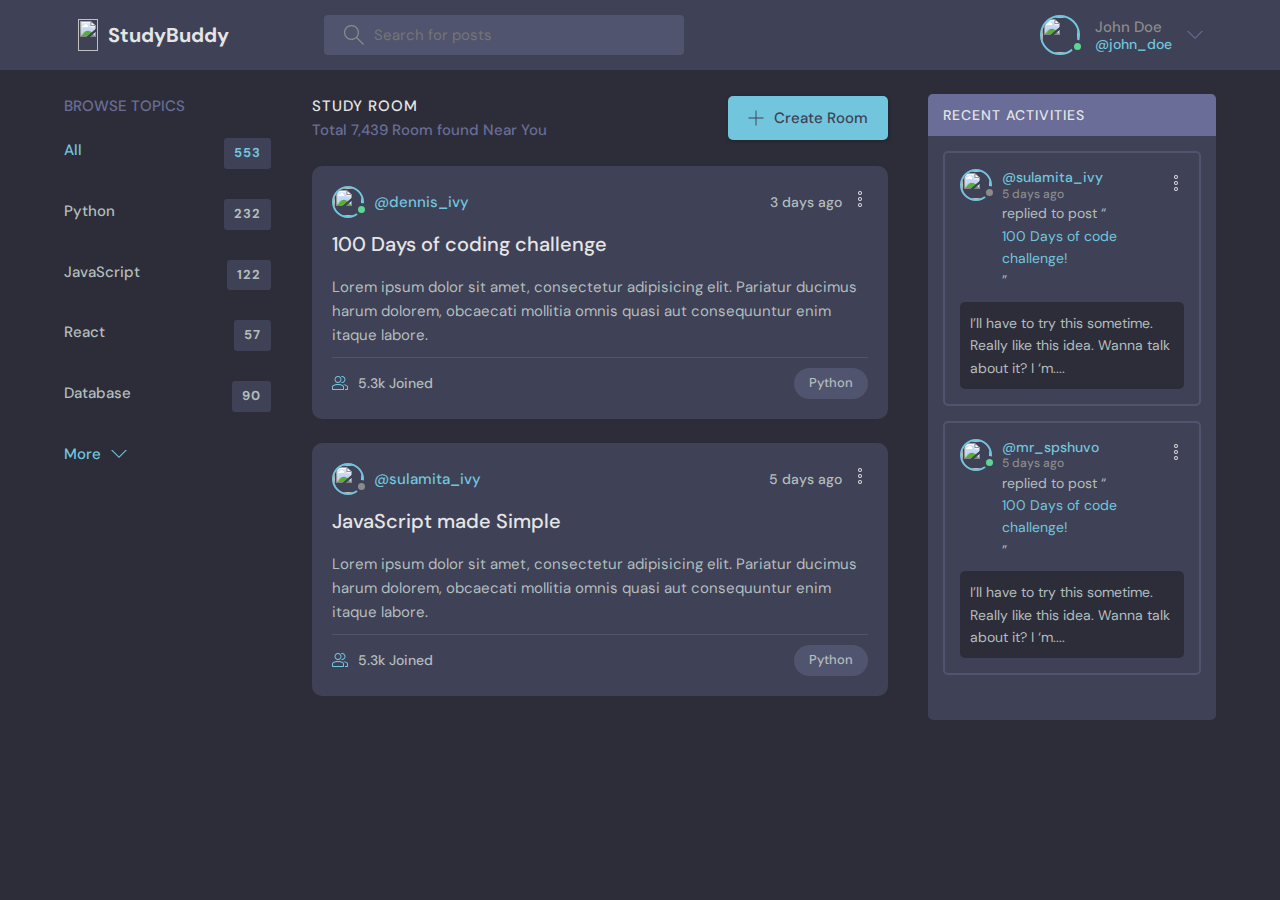
==== index.html @ 1ae336fa ":fire: add javascripts" ====
<!DOCTYPE html>
<html lang="en">
  <head>
    <meta charset="UTF-8" />
    <meta http-equiv="X-UA-Compatible" content="IE=edge" />
    <meta name="viewport" content="width=device-width, initial-scale=1.0" />
    <link rel="shortcut icon" href="assets/favicon.ico" type="image/x-icon" />
    <link rel="stylesheet" href="style.css" />
    <title>StudyBuddy - Find study partners around the world!</title>
  </head>
  <body>
    <header class="header header--loggedIn">
      <div class="container">
        <a href="/" class="header__logo">
          <img src="assets/logo.svg" />
          <h1>StudyBuddy</h1>
        </a>
        <form class="header__search">
          <label>
            <svg
              version="1.1"
              xmlns="http://www.w3.org/2000/svg"
              width="32"
              height="32"
              viewBox="0 0 32 32"
            >
              <title>search</title>
              <path
                d="M32 30.586l-10.845-10.845c1.771-2.092 2.845-4.791 2.845-7.741 0-6.617-5.383-12-12-12s-12 5.383-12 12c0 6.617 5.383 12 12 12 2.949 0 5.649-1.074 7.741-2.845l10.845 10.845 1.414-1.414zM12 22c-5.514 0-10-4.486-10-10s4.486-10 10-10c5.514 0 10 4.486 10 10s-4.486 10-10 10z"
              ></path>
            </svg>
            <input placeholder="Search for posts" />
          </label>
        </form>
        <nav class="header__menu">
          <!-- Not Logged In -->
          <!-- <a href="/login.html">
            <img src="./assets/avatar.svg" />
            <p>Account</p>
          </a> -->

          <!-- Logged In -->
          <a href="#">
            <div class="avatar avatar--medium active">
              <img src="https://randomuser.me/api/portraits/men/37.jpg" />
            </div>
            <p>John Doe <span>@john_doe</span></p>
            <svg
              version="1.1"
              xmlns="http://www.w3.org/2000/svg"
              width="32"
              height="32"
              viewBox="0 0 32 32"
            >
              <title>chevron-down</title>
              <path d="M16 21l-13-13h-3l16 16 16-16h-3l-13 13z"></path>
            </svg>
          </a>
        </nav>
      </div>
    </header>
    <main class="layout layout--3">
      <div class="container">
        <!-- Topics Start -->
        <div class="topics">
          <div class="topics__header">
            <h2>Browse Topics</h2>
          </div>
          <ul class="topics__list">
            <li>
              <a href="/" class="active">All <span>553</span></a>
            </li>
            <li>
              <a href="/">Python <span>232</span></a>
            </li>
            <li>
              <a href="/">JavaScript <span>122</span></a>
            </li>
            <li>
              <a href="/">React <span>57</span></a>
            </li>
            <li>
              <a href="/">Database <span>90</span></a>
            </li>
          </ul>
          <button class="btn btn--link" href="/">
            More
            <svg
              version="1.1"
              xmlns="http://www.w3.org/2000/svg"
              width="32"
              height="32"
              viewBox="0 0 32 32"
            >
              <title>chevron-down</title>
              <path d="M16 21l-13-13h-3l16 16 16-16h-3l-13 13z"></path>
            </svg>
          </button>
        </div>
        <!-- Topics End -->

        <!-- Room List Start -->
        <div class="roomList">
          <div class="roomList__header">
            <div>
              <h2>Study Room</h2>
              <p>Total 7,439 Room found Near You</p>
            </div>
            <a class="btn btn--main" href="create-room.html">
              <svg
                version="1.1"
                xmlns="http://www.w3.org/2000/svg"
                width="32"
                height="32"
                viewBox="0 0 32 32"
              >
                <title>add</title>
                <path
                  d="M16.943 0.943h-1.885v14.115h-14.115v1.885h14.115v14.115h1.885v-14.115h14.115v-1.885h-14.115v-14.115z"
                ></path>
              </svg>
              Create Room
            </a>
          </div>
          <div class="roomListRoom">
            <div class="roomListRoom__header">
              <a href="profile.html" class="roomListRoom__author">
                <div class="avatar avatar--small active">
                  <img src="https://randomuser.me/api/portraits/men/11.jpg" />
                </div>
                <span>@dennis_ivy</span>
              </a>
              <div class="roomListRoom__actions">
                <span>3 days ago</span>
                <button
                  class="action-button"
                  data-id="123"
                  data-delete-url="https://randomuser.me/api/3324923"
                  data-edit-url="profile.html"
                >
                  <svg
                    version="1.1"
                    xmlns="http://www.w3.org/2000/svg"
                    width="32"
                    height="32"
                    viewBox="0 0 32 32"
                  >
                    <title>ellipsis-horizontal</title>
                    <path
                      d="M16 7.843c-2.156 0-3.908-1.753-3.908-3.908s1.753-3.908 3.908-3.908c2.156 0 3.908 1.753 3.908 3.908s-1.753 3.908-3.908 3.908zM16 1.98c-1.077 0-1.954 0.877-1.954 1.954s0.877 1.954 1.954 1.954c1.077 0 1.954-0.877 1.954-1.954s-0.877-1.954-1.954-1.954z"
                    ></path>
                    <path
                      d="M16 19.908c-2.156 0-3.908-1.753-3.908-3.908s1.753-3.908 3.908-3.908c2.156 0 3.908 1.753 3.908 3.908s-1.753 3.908-3.908 3.908zM16 14.046c-1.077 0-1.954 0.877-1.954 1.954s0.877 1.954 1.954 1.954c1.077 0 1.954-0.877 1.954-1.954s-0.877-1.954-1.954-1.954z"
                    ></path>
                    <path
                      d="M16 31.974c-2.156 0-3.908-1.753-3.908-3.908s1.753-3.908 3.908-3.908c2.156 0 3.908 1.753 3.908 3.908s-1.753 3.908-3.908 3.908zM16 26.111c-1.077 0-1.954 0.877-1.954 1.954s0.877 1.954 1.954 1.954c1.077 0 1.954-0.877 1.954-1.954s-0.877-1.954-1.954-1.954z"
                    ></path>
                  </svg>
                </button>
              </div>
            </div>
            <div class="roomListRoom__content">
              <a href="room.html">100 Days of coding challenge</a>
              <p>
                Lorem ipsum dolor sit amet, consectetur adipisicing elit. Pariatur ducimus harum
                dolorem, obcaecati mollitia omnis quasi aut consequuntur enim itaque labore.
              </p>
            </div>
            <div class="roomListRoom__meta">
              <a class="roomListRoom__joined">
                <svg
                  version="1.1"
                  xmlns="http://www.w3.org/2000/svg"
                  width="32"
                  height="32"
                  viewBox="0 0 32 32"
                >
                  <title>user-group</title>
                  <path
                    d="M30.539 20.766c-2.69-1.547-5.75-2.427-8.92-2.662 0.649 0.291 1.303 0.575 1.918 0.928 0.715 0.412 1.288 1.005 1.71 1.694 1.507 0.419 2.956 1.003 4.298 1.774 0.281 0.162 0.456 0.487 0.456 0.85v4.65h-4v2h5c0.553 0 1-0.447 1-1v-5.65c0-1.077-0.56-2.067-1.461-2.584z"
                  ></path>
                  <path
                    d="M22.539 20.766c-6.295-3.619-14.783-3.619-21.078 0-0.901 0.519-1.461 1.508-1.461 2.584v5.65c0 0.553 0.447 1 1 1h22c0.553 0 1-0.447 1-1v-5.651c0-1.075-0.56-2.064-1.461-2.583zM22 28h-20v-4.65c0-0.362 0.175-0.688 0.457-0.85 5.691-3.271 13.394-3.271 19.086 0 0.282 0.162 0.457 0.487 0.457 0.849v4.651z"
                  ></path>
                  <path
                    d="M19.502 4.047c0.166-0.017 0.33-0.047 0.498-0.047 2.757 0 5 2.243 5 5s-2.243 5-5 5c-0.168 0-0.332-0.030-0.498-0.047-0.424 0.641-0.944 1.204-1.513 1.716 0.651 0.201 1.323 0.331 2.011 0.331 3.859 0 7-3.141 7-7s-3.141-7-7-7c-0.688 0-1.36 0.131-2.011 0.331 0.57 0.512 1.089 1.075 1.513 1.716z"
                  ></path>
                  <path
                    d="M12 16c3.859 0 7-3.141 7-7s-3.141-7-7-7c-3.859 0-7 3.141-7 7s3.141 7 7 7zM12 4c2.757 0 5 2.243 5 5s-2.243 5-5 5-5-2.243-5-5c0-2.757 2.243-5 5-5z"
                  ></path>
                </svg>
                5.3k Joined
              </a>
              <p class="roomListRoom__topic">Python</p>
            </div>
          </div>
          <div class="roomListRoom">
            <div class="roomListRoom__header">
              <a href="profile.html" class="roomListRoom__author">
                <div class="avatar avatar--small">
                  <img src="https://randomuser.me/api/portraits/women/11.jpg" />
                </div>
                <span>@sulamita_ivy</span>
              </a>
              <div class="roomListRoom__actions">
                <span>5 days ago</span>
                <button
                  class="action-button"
                  data-id="126"
                  data-delete-url="https://randomuser.me/api/3324923"
                  data-edit-url="profile.html"
                >
                  <svg
                    version="1.1"
                    xmlns="http://www.w3.org/2000/svg"
                    width="32"
                    height="32"
                    viewBox="0 0 32 32"
                  >
                    <title>ellipsis-horizontal</title>
                    <path
                      d="M16 7.843c-2.156 0-3.908-1.753-3.908-3.908s1.753-3.908 3.908-3.908c2.156 0 3.908 1.753 3.908 3.908s-1.753 3.908-3.908 3.908zM16 1.98c-1.077 0-1.954 0.877-1.954 1.954s0.877 1.954 1.954 1.954c1.077 0 1.954-0.877 1.954-1.954s-0.877-1.954-1.954-1.954z"
                    ></path>
                    <path
                      d="M16 19.908c-2.156 0-3.908-1.753-3.908-3.908s1.753-3.908 3.908-3.908c2.156 0 3.908 1.753 3.908 3.908s-1.753 3.908-3.908 3.908zM16 14.046c-1.077 0-1.954 0.877-1.954 1.954s0.877 1.954 1.954 1.954c1.077 0 1.954-0.877 1.954-1.954s-0.877-1.954-1.954-1.954z"
                    ></path>
                    <path
                      d="M16 31.974c-2.156 0-3.908-1.753-3.908-3.908s1.753-3.908 3.908-3.908c2.156 0 3.908 1.753 3.908 3.908s-1.753 3.908-3.908 3.908zM16 26.111c-1.077 0-1.954 0.877-1.954 1.954s0.877 1.954 1.954 1.954c1.077 0 1.954-0.877 1.954-1.954s-0.877-1.954-1.954-1.954z"
                    ></path>
                  </svg>
                </button>
              </div>
            </div>
            <div class="roomListRoom__content">
              <a href="room.html">JavaScript made Simple</a>
              <p>
                Lorem ipsum dolor sit amet, consectetur adipisicing elit. Pariatur ducimus harum
                dolorem, obcaecati mollitia omnis quasi aut consequuntur enim itaque labore.
              </p>
            </div>
            <div class="roomListRoom__meta">
              <a href="room.html" class="roomListRoom__joined">
                <svg
                  version="1.1"
                  xmlns="http://www.w3.org/2000/svg"
                  width="32"
                  height="32"
                  viewBox="0 0 32 32"
                >
                  <title>user-group</title>
                  <path
                    d="M30.539 20.766c-2.69-1.547-5.75-2.427-8.92-2.662 0.649 0.291 1.303 0.575 1.918 0.928 0.715 0.412 1.288 1.005 1.71 1.694 1.507 0.419 2.956 1.003 4.298 1.774 0.281 0.162 0.456 0.487 0.456 0.85v4.65h-4v2h5c0.553 0 1-0.447 1-1v-5.65c0-1.077-0.56-2.067-1.461-2.584z"
                  ></path>
                  <path
                    d="M22.539 20.766c-6.295-3.619-14.783-3.619-21.078 0-0.901 0.519-1.461 1.508-1.461 2.584v5.65c0 0.553 0.447 1 1 1h22c0.553 0 1-0.447 1-1v-5.651c0-1.075-0.56-2.064-1.461-2.583zM22 28h-20v-4.65c0-0.362 0.175-0.688 0.457-0.85 5.691-3.271 13.394-3.271 19.086 0 0.282 0.162 0.457 0.487 0.457 0.849v4.651z"
                  ></path>
                  <path
                    d="M19.502 4.047c0.166-0.017 0.33-0.047 0.498-0.047 2.757 0 5 2.243 5 5s-2.243 5-5 5c-0.168 0-0.332-0.030-0.498-0.047-0.424 0.641-0.944 1.204-1.513 1.716 0.651 0.201 1.323 0.331 2.011 0.331 3.859 0 7-3.141 7-7s-3.141-7-7-7c-0.688 0-1.36 0.131-2.011 0.331 0.57 0.512 1.089 1.075 1.513 1.716z"
                  ></path>
                  <path
                    d="M12 16c3.859 0 7-3.141 7-7s-3.141-7-7-7c-3.859 0-7 3.141-7 7s3.141 7 7 7zM12 4c2.757 0 5 2.243 5 5s-2.243 5-5 5-5-2.243-5-5c0-2.757 2.243-5 5-5z"
                  ></path>
                </svg>
                5.3k Joined
              </a>
              <p class="roomListRoom__topic">Python</p>
            </div>
          </div>
        </div>
        <!-- Room List End -->

        <!-- Activities Start -->
        <div class="activities">
          <div class="activities__header">
            <h2>Recent Activities</h2>
          </div>
          <div class="activities__box">
            <div class="activities__boxHeader roomListRoom__header">
              <a href="profile.html" class="roomListRoom__author">
                <div class="avatar avatar--small">
                  <img src="https://randomuser.me/api/portraits/women/11.jpg" />
                </div>
                <p>
                  @sulamita_ivy
                  <span>5 days ago</span>
                </p>
              </a>
              <div class="roomListRoom__actions">
                <button
                  class="action-button"
                  data-id="129"
                  data-delete-url="https://randomuser.me/api/3324923"
                  data-edit-url="profile.html"
                >
                  <svg
                    version="1.1"
                    xmlns="http://www.w3.org/2000/svg"
                    width="32"
                    height="32"
                    viewBox="0 0 32 32"
                  >
                    <title>ellipsis-horizontal</title>
                    <path
                      d="M16 7.843c-2.156 0-3.908-1.753-3.908-3.908s1.753-3.908 3.908-3.908c2.156 0 3.908 1.753 3.908 3.908s-1.753 3.908-3.908 3.908zM16 1.98c-1.077 0-1.954 0.877-1.954 1.954s0.877 1.954 1.954 1.954c1.077 0 1.954-0.877 1.954-1.954s-0.877-1.954-1.954-1.954z"
                    ></path>
                    <path
                      d="M16 19.908c-2.156 0-3.908-1.753-3.908-3.908s1.753-3.908 3.908-3.908c2.156 0 3.908 1.753 3.908 3.908s-1.753 3.908-3.908 3.908zM16 14.046c-1.077 0-1.954 0.877-1.954 1.954s0.877 1.954 1.954 1.954c1.077 0 1.954-0.877 1.954-1.954s-0.877-1.954-1.954-1.954z"
                    ></path>
                    <path
                      d="M16 31.974c-2.156 0-3.908-1.753-3.908-3.908s1.753-3.908 3.908-3.908c2.156 0 3.908 1.753 3.908 3.908s-1.753 3.908-3.908 3.908zM16 26.111c-1.077 0-1.954 0.877-1.954 1.954s0.877 1.954 1.954 1.954c1.077 0 1.954-0.877 1.954-1.954s-0.877-1.954-1.954-1.954z"
                    ></path>
                  </svg>
                </button>
              </div>
            </div>
            <div class="activities__boxContent">
              <p>replied to post “<a href="room.html">100 Days of code challenge!</a>”</p>
              <div class="activities__boxRoomContent">
                I’ll have to try this sometime. Really like this idea. Wanna talk about it? I ‘m....
              </div>
            </div>
          </div>

          <div class="activities__box">
            <div class="activities__boxHeader roomListRoom__header">
              <a href="profile.html" class="roomListRoom__author">
                <div class="avatar avatar--small active">
                  <img src="https://randomuser.me/api/portraits/men/13.jpg" />
                </div>
                <p>
                  @mr_spshuvo
                  <span>5 days ago</span>
                </p>
              </a>
              <div class="roomListRoom__actions">
                <button
                  class="action-button"
                  data-id="120"
                  data-delete-url="https://randomuser.me/api/3324923"
                  data-edit-url="profile.html"
                >
                  <svg
                    version="1.1"
                    xmlns="http://www.w3.org/2000/svg"
                    width="32"
                    height="32"
                    viewBox="0 0 32 32"
                  >
                    <title>ellipsis-horizontal</title>
                    <path
                      d="M16 7.843c-2.156 0-3.908-1.753-3.908-3.908s1.753-3.908 3.908-3.908c2.156 0 3.908 1.753 3.908 3.908s-1.753 3.908-3.908 3.908zM16 1.98c-1.077 0-1.954 0.877-1.954 1.954s0.877 1.954 1.954 1.954c1.077 0 1.954-0.877 1.954-1.954s-0.877-1.954-1.954-1.954z"
                    ></path>
                    <path
                      d="M16 19.908c-2.156 0-3.908-1.753-3.908-3.908s1.753-3.908 3.908-3.908c2.156 0 3.908 1.753 3.908 3.908s-1.753 3.908-3.908 3.908zM16 14.046c-1.077 0-1.954 0.877-1.954 1.954s0.877 1.954 1.954 1.954c1.077 0 1.954-0.877 1.954-1.954s-0.877-1.954-1.954-1.954z"
                    ></path>
                    <path
                      d="M16 31.974c-2.156 0-3.908-1.753-3.908-3.908s1.753-3.908 3.908-3.908c2.156 0 3.908 1.753 3.908 3.908s-1.753 3.908-3.908 3.908zM16 26.111c-1.077 0-1.954 0.877-1.954 1.954s0.877 1.954 1.954 1.954c1.077 0 1.954-0.877 1.954-1.954s-0.877-1.954-1.954-1.954z"
                    ></path>
                  </svg>
                </button>
              </div>
            </div>
            <div class="activities__boxContent">
              <p>replied to post “<a href="room.html">100 Days of code challenge!</a>”</p>
              <div class="activities__boxRoomContent">
                I’ll have to try this sometime. Really like this idea. Wanna talk about it? I ‘m....
              </div>
            </div>
          </div>
        </div>
        <!-- Activities End -->
      </div>
    </main>
    <script src="script.js"></script>
  </body>
</html>
---- style.css ----
@import url('https://fonts.googleapis.com/css2?family=DM+Sans:wght@400;500;700&display=swap');

:root {
  --color-main: #71c6dd;
  --color-main-light: #e1f6fb;
  --color-dark: #3f4156;
  --color-dark-medium: #51546e;
  --color-dark-light: #696d97;
  --color-light: #e5e5e5;
  --color-gray: #8b8b8b;
  --color-light-gray: #b2bdbd;
  --color-bg: #2d2d39;
  --color-success: #5dd693;
  --color-error: #fc4b0b;
}

/*========== base styles ==========*/

* {
  font-family: 'DM Sans', -apple-system, BlinkMacSystemFont, 'Segoe UI', Roboto, Oxygen, Ubuntu,
    Cantarell, 'Open Sans', 'Helvetica Neue', sans-serif;
  margin: 0;
  padding: 0;
  box-sizing: border-box;
  text-rendering: optimizeLegibility;
  /* color: inherit; */
  font-size: inherit;
}

html {
  font-size: 56.25%;
}

@media only screen and (min-width: 1200px) {
  html {
    font-size: 62.5%;
  }
}

@media only screen and (min-width: 2100px) {
  html {
    font-size: 75%;
  }
}

body {
  line-height: 1.6;
  font-weight: 400;
  font-size: 1.5rem;
  color: var(--color-light-gray);
  background-color: var(--color-bg);
  min-height: 100vh;
}

img {
  width: 100%;
}

a {
  display: inline-block;
  color: var(--color-main);
  text-decoration: none;
}

/*========== components ==========*/
.container {
  max-width: 120rem;
  width: 90%;
  margin: auto;
}

.btn {
  background-color: transparent;
  border: none;
  display: inline-flex;
  align-items: center;
  gap: 1rem;
  cursor: pointer;
  transition: all ease-in-out 0.3s;
  padding: 1rem 2rem;
  border-radius: 5px;
  box-shadow: 1px 1px 3px 1px rgba(0, 0, 0, 0.15);
  font-weight: 500;
}

.btn--link {
  border-radius: 0;
  padding: 0;
  color: var(--color-main);
  box-shadow: none;
}

.btn--link:hover {
  text-decoration: underline;
}

.btn--main {
  background-color: var(--color-main);
  color: var(--color-dark);
}

.btn:hover {
  opacity: 0.9;
}

.btn--dark {
  background-color: var(--color-dark-light);
  color: var(--color-light);
}

.btn > svg {
  fill: currentColor;
  width: 1.6rem;
  height: 1.6rem;
}

.btn--pill {
  border-radius: 10rem;
  font-size: 1.3rem;
  font-weight: 700;
  padding: 5px 2rem;
}

.action-button {
  background: transparent;
  border: none;
  outline: none;
  cursor: pointer;
}

.avatar {
  position: relative;
  display: inline-block;
  border-radius: 50%;
  border: 2px solid var(--color-main);
}

.avatar img {
  display: block;
  border-radius: 50%;
  object-fit: cover;
  object-position: center;
}

.avatar::after {
  content: '';
  display: block;
  position: absolute;
  background-color: var(--color-gray);
  z-index: 111;
  border-radius: 50%;
  border: 0.3rem solid var(--color-dark);
}

.avatar.active::after {
  background-color: var(--color-success);
}

.avatar.avatar--small img {
  width: 2.8rem;
  height: 2.8rem;
}

.avatar.avatar--small:after {
  width: 0.7rem;
  height: 0.7rem;
  bottom: 0px;
  right: -6px;
}

.avatar.avatar--medium img {
  width: 3.6rem;
  height: 3.6rem;
  border-radius: 50%;
}

.avatar.avatar--medium:after {
  width: 0.7rem;
  height: 0.7rem;
  bottom: 0px;
  right: -6px;
}

.avatar.avatar--large img {
  display: block;
  width: 8rem;
  height: 8rem;
  border-radius: 50%;
}

.avatar.avatar--large:after {
  width: 1rem;
  height: 1rem;
  bottom: 2px;
  right: 3.5px;
}

.scroll::-webkit-scrollbar {
  width: 0.6rem;
  background-color: rgb(41, 41, 46);
}

.scroll::-webkit-scrollbar-thumb {
  border-radius: 1rem;
  background-color: var(--color-gray);
}

.popup {
  z-index: 111;
  border: 1px solid rgba(0, 0, 0, 0.15);
  position: absolute;
  top: 3rem;
  right: 0.5rem;
  background: var(--color-dark-light);
  border-radius: 5px;
  box-shadow: 1px 1px 3px 1px rgba(0, 0, 0, 0.15);
  overflow: hidden;
}

.popup > * {
  padding: 1.2rem 4rem;
  display: block;
  color: var(--color-light);
  font-weight: 500;
  font-size: 1.4rem;
}

.popup > *:hover {
  background-color: var(--color-dark-medium);
}

.popup a {
  border-bottom: 1px solid var(--color-gray);
}

.popup button {
  cursor: pointer;
  background: transparent;
  border: none;
  color: var(--color-light);
}

/*==============================
=>  Header Section
================================*/

.header {
  padding: 1.5rem;
  background-color: var(--color-dark);
}

.header > .container {
  display: flex;
  gap: 9.5rem;
}

.header__logo {
  display: flex;
  gap: 1rem;
  align-items: center;
}

.header__logo > img {
  height: 3.2rem;
}

.header__logo > h1 {
  font-weight: 700;
  font-size: 2rem;
  color: var(--color-light);
}

.header__search > label {
  background-color: var(--color-dark-medium);
  padding: 1rem;
  display: flex;
  align-items: center;
  gap: 1rem;
  border-radius: 4px;
}

.header__search svg {
  fill: var(--color-gray);
  width: 2rem;
  height: 2rem;
  margin-left: 1rem;
}

.header__search input {
  width: 30rem;
  background: transparent;
  border: none;
  outline: none;
  color: var(--color-light);
}

.header__menu {
  margin-left: auto;
}

.header__menu a {
  display: flex;
  gap: 1.5rem;
  align-items: center;
  font-weight: 500;
  text-decoration: none;
  color: var(--color-gray);
}

.header__menu img {
  height: 3.6rem;
}

.header__menu p {
  line-height: 1.2;
}

.header__menu span {
  color: var(--color-main);
  font-weight: 500;
  font-size: 1.4rem;
  display: block;
}

.header__menu svg {
  width: 1.6rem;
  height: 1.6rem;
  fill: var(--color-dark-light);
}

/*==============================
=>  Layout
================================*/

.layout {
  margin-top: 2.4rem;
}

.layout > .container {
  display: flex;
  justify-content: space-between;
}

.layout--3 > .container > div:first-child {
  flex-basis: 18%;
  max-width: 22.5rem;
}

.layout--3 > .container > div:nth-child(2) {
  flex-basis: 50%;
}

.layout--3 > .container > div:last-child {
  flex-basis: 25%;
}

.layout--2 > .container > div:first-child {
  flex-basis: 72%;
}

.layout--2 > .container > div:last-child {
  flex-basis: 25%;
}
/*========== Layout Box ==========*/

.layout__box {
  width: 90%;
  max-width: 48rem;
  min-height: 40rem;
  position: absolute;
  top: 50%;
  left: 50%;
  transform: translate(-50%, -46%);
  background-color: var(--color-dark);
  border-radius: 1rem;
  box-shadow: 1px 1px 6px 3px rgba(0, 0, 0, 0.1);
  overflow: hidden;
}

.layout__boxHeader {
  display: flex;
  padding: 1.5rem;
  background-color: var(--color-dark-light);
}

.layout__boxTitle {
  display: flex;
  gap: 1.5rem;
  align-items: center;
}

.layout__boxTitle h3 {
  text-transform: uppercase;
  font-weight: 500;
  color: var(--color-light);
}

.layout__boxTitle svg {
  width: 1.6rem;
  height: 1.6rem;
  fill: var(--color-main);
}

.layout__body {
  margin: 3rem;
}

/*==============================
=>  Topics
================================*/

.form__group {
  margin-bottom: 2rem;
}

.form__group label {
  display: block;
  font-size: 1.5rem;
  margin-bottom: 1rem;
}

.form__group input,
.form__group textarea {
  background: transparent;
  border: 1px solid var(--color-dark-light);
  padding: 1rem;
  border-radius: 3px;
  width: 100%;
  color: var(--color-light);
  font-weight: 500;
  outline: none;
}

.form__group input:focus,
.form__group textarea:focus {
  border-color: var(--color-main);
}

.form__group textarea {
  background: transparent;
  height: 10rem;
  resize: none;
}

.form__action {
  display: flex;
  justify-content: flex-end;
  gap: 3rem;
}

.form__hide {
  position: absolute;
  left: -9999px;
}

.form__avatar label {
  text-align: center;
  font-size: 1.8rem;
  font-weight: 500;
  color: var(--color-main);
  cursor: pointer;
}

.form__avatar label:hover {
  text-decoration: underline;
}

/*==============================
=>  Topics
================================*/

.topics__header {
  margin-bottom: 2rem;
}

.topics__header h2 {
  text-transform: uppercase;
  font-weight: 500;
  color: var(--color-dark-light);
}

.topics__list {
  list-style: none;
}

.topics__list li a {
  display: flex;
  justify-content: space-between;
  margin-bottom: 3rem;
  font-weight: 500;
  color: var(--color-light-gray);
  transition: all 0.3s ease-in-out;
}

.topics__list li a.active,
.topics__list li a:hover {
  color: var(--color-main);
}

.topics__list li a span {
  padding: 0.5rem 1rem;
  background-color: var(--color-dark);
  border-radius: 3px;
  font-size: 1.3rem;
  font-weight: 700;
  letter-spacing: 1px;
}

/*==============================
=>  Room List
================================*/

.roomList__header {
  display: flex;
  justify-content: space-between;
  align-items: center;
  margin-bottom: 2.4rem;
}

.roomList__header h2 {
  text-transform: uppercase;
  font-weight: 500;
  color: var(--color-light);
  letter-spacing: 1px;
}

.roomList__header p {
  font-weight: 500;
  color: var(--color-dark-light);
}

/*========== Room List Room ==========*/

.roomListRoom {
  margin-bottom: 2.4rem;
  background-color: var(--color-dark);
  border-radius: 1rem;
  padding: 2rem;
}

.roomListRoom__header {
  display: flex;
  justify-content: space-between;
  align-items: center;
}

.roomListRoom__author {
  font-weight: 500;
  display: flex;
  align-items: center;
  gap: 1rem;
}

.roomListRoom__actions {
  display: flex;
  align-items: flex-start;
  gap: 1rem;
  position: relative;
}

.roomListRoom__actions span {
  font-size: 1.4rem;
  font-weight: 500;
}

.roomListRoom__actions svg {
  fill: var(--color-light);

  width: 1.6rem;
  height: 1.6rem;
}

.roomListRoom__content {
  margin: 1rem 0;
}

.roomListRoom__content a {
  font-size: 2rem;
  font-weight: 500;
  margin-bottom: 1.5rem;
  color: var(--color-light);
  transition: all 0.3s ease-in-out;
}

.roomListRoom__content a:hover {
  color: var(--color-main);
}

.roomListRoom__meta {
  border-top: 1px solid var(--color-dark-medium);
  padding-top: 1rem;
  display: flex;
  align-items: center;
  justify-content: space-between;
}

.roomListRoom__joined {
  color: var(--color-light-gray);
  display: flex;
  align-items: center;
  gap: 1rem;
  font-size: 1.4rem;
  font-weight: 500;
}

.roomListRoom__joined svg {
  fill: var(--color-main);
  width: 1.6rem;
  height: 1.6rem;
}

.roomListRoom__topic {
  padding: 5px 1.5rem;
  background-color: var(--color-dark-medium);
  border-radius: 5rem;
  font-weight: 500;
  font-size: 1.3rem;
}

/*==============================
=>  Activities
================================*/

.activities {
  background: var(--color-dark);
  border-radius: 5px;
  overflow: hidden;
}

.activities__header h2 {
  background-color: var(--color-dark-light);
  text-transform: uppercase;
  font-weight: 500;
  padding: 1rem 1.5rem;
  color: var(--color-light);
  letter-spacing: 1px;
  font-size: 1.4rem;
}

.activities__box {
  margin: 1.5rem;
  padding: 1.5rem;
  border: 2px solid var(--color-dark-medium);
  border-radius: 5px;
}

.activities__boxHeader p {
  font-size: 1.4rem;
  line-height: 1.3;
}

.activities__boxHeader p span {
  color: var(--color-gray);
  font-size: 1.2rem;
  display: block;
}

.activities__boxContent {
  margin-left: 4.2rem;
}

.activities__boxContent {
  font-size: 1.4rem;
}

.activities__boxContent a:hover {
  text-decoration: underline;
}

.activities__boxRoomContent {
  background: var(--color-bg);
  padding: 1rem;
  border-radius: 5px;
  margin-top: 1rem;
  margin-left: -4.2rem;
}

/*==============================
=>  Create Room
================================*/

.create-room.layout .layout__box {
  max-width: 68rem;
}

/*==============================
=>  Auth
================================*/

.auth__tagline {
  text-align: center;
  margin-bottom: 3rem;
  color: var(--color-main);
  font-weight: 500;
  font-size: 1.8rem;
}
.auth .layout__boxHeader {
  text-align: center;
  justify-content: center;
}

.auth__action {
  margin-top: 3rem;
  text-align: center;
}

/*==============================
=>  Settings
================================*/

.settings__avatar {
  margin-bottom: 3rem;
  text-align: center;
  margin: 0 auto;
  display: flex;
  justify-content: center;
}

.settings__avatar .avatar {
  margin: 1rem;
}

/*==============================
=>  Profile
================================*/
.profile {
  margin-bottom: 3rem;
}

.profile__avatar {
  text-align: center;
}

.profile__info {
  text-align: center;
}

.profile__info h3 {
  font-size: 2rem;
  color: var(--color-light);
  font-weight: 400;
}

.profile__info p {
  color: var(--color-main);
  font-weight: 500;
  margin-bottom: 1rem;
}

.profile__about {
  margin-top: 2rem;
}

.profile__about h3 {
  text-transform: uppercase;
  color: var(--color-dark-light);
  margin-bottom: 0.5rem;
}

.profile-page .roomList__header {
  margin-bottom: 1.5rem;
}

.profile-page .roomList__header h2 {
  color: var(--color-dark-light);
}

/*==============================
=>  Room
================================*/

.room,
.participants {
  background: var(--color-dark);
  min-height: 87.5vh;
  border-radius: 0.7rem;
  overflow: hidden;
}

.room__top,
.participants__top {
  background: var(--color-dark-light);
  display: flex;
  justify-content: space-between;
  align-items: center;
  padding: 1rem 2rem;
  position: relative;
}

.room__top svg,
.thread__top svg {
  width: 1.6rem;
  height: 1.6rem;
  fill: var(--color-light);
  cursor: pointer;
}

.room__topLeft {
  display: flex;
  align-items: flex-end;
  gap: 1rem;
}

.room__topLeft h3,
.participants__top {
  text-transform: uppercase;
  font-weight: 500;
  color: var(--color-light);
}

.room__topLeft svg {
  fill: var(--color-main);
}

.room__box {
  padding: 1rem 2rem;
  position: relative;
  height: 100%;
}

.room__header {
  max-height: 42rem;
  overflow-y: auto;
}

.room__info {
  display: flex;
  justify-content: space-between;
}

.room__info h3 {
  font-size: 2.4rem;
  font-weight: 500;
  color: var(--color-main);
}

.room__hosted p {
  text-transform: uppercase;
  color: var(--color-gray);
  font-size: 1.2rem;
  font-weight: 700;
  line-height: 2;
}

.room__author {
  display: flex;
  gap: 1rem;
  align-items: center;
  margin-bottom: 1rem;
  transition: all 0.3s ease-in-out;
}

.room__author:hover {
  text-decoration: underline;
}

.room__topics {
  padding: 0.5rem 1.5rem;
  background: var(--color-dark-light);
  color: var(--color-light);
  display: inline-block;
  font-size: 1.4rem;
  border-radius: 1.5rem;
  margin: 1rem 0;
}

.room__conversation {
  margin-top: 1rem;
  margin-bottom: 2rem;
  background: var(--color-bg);
  border-radius: 0.7rem;
  padding: 2rem;
  max-height: 43rem;
  overflow-y: auto;
}

.room__conversation h3 {
  text-transform: uppercase;
  font-weight: 500;
  color: var(--color-gray);
}

.thread {
  border-left: 2px solid var(--color-dark);
  padding-left: 1rem;
  margin: 2rem 0;
}

.thread__top {
  display: flex;
  align-items: center;
  justify-content: space-between;
}

.thread__top svg {
  fill: var(--color-dark-light);
}

.thread__author {
  display: flex;
  align-items: center;
  gap: 1.5rem;
  font-size: 1.4rem;
}

.thread__authorInfo {
  display: flex;
  align-items: center;
  gap: 1rem;
}

.thread__details {
  font-size: 1.4rem;
  margin-top: 0.5rem;
}

/* .room__message {
  height: 10rem;
} */
.room__message > form {
  position: absolute;
  width: 100%;
}

.room__message > form > textarea {
  resize: none;
  background-color: var(--color-dark-light);
  color: var(--color-light);
  border: none;
  outline: none;
  border-radius: 0.7rem;
  height: 5rem;
  width: calc(100% - 4rem);
  padding: 1.5rem;
  font-size: 1.4rem;
  font-weight: 500;
}

.room__message > form > textarea::placeholder {
  color: var(--color-light-gray);
}

.participants__top span {
  color: var(--color-main);
  font-size: 1.3rem;
  text-transform: none;
}

.participants__top {
  justify-content: flex-start;
  gap: 0.5rem;
}

.participants__list {
  padding: 2rem;
  height: 82.5vh;
  overflow-y: scroll;
  padding-bottom: 0;
}

.participant {
  display: flex;
  align-items: center;
  gap: 1.5rem;
  margin-bottom: 2rem;
}

.participant p {
  color: var(--color-light-gray);
  line-height: 1.2;
}

.participant span {
  display: block;
  font-weight: 500;
  color: var(--color-main);
  font-weight: 1.4rem;
}
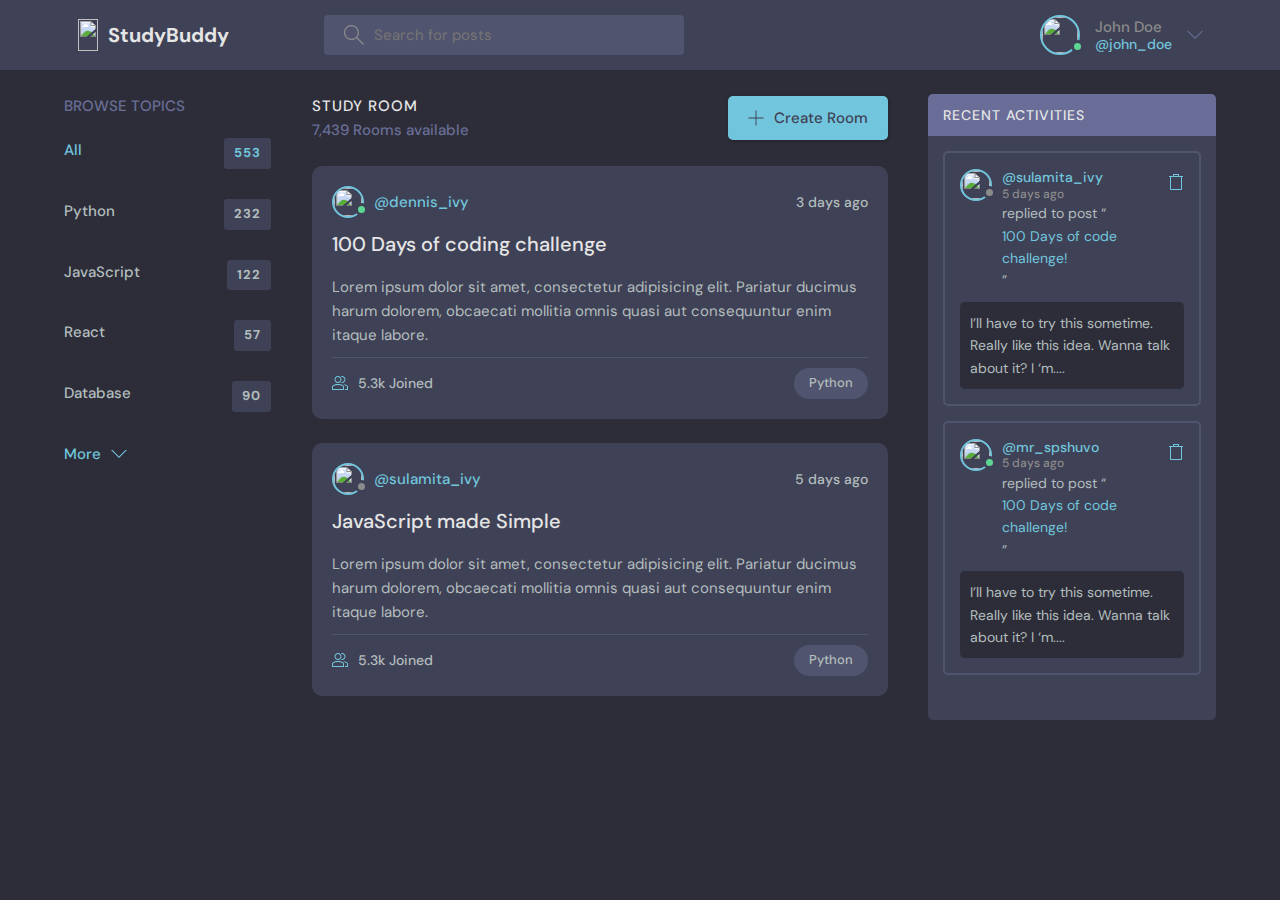
==== commit 32628131: "Edit icons removed or deleted" ====
--- a/index.html
+++ b/index.html
@@ -1,376 +1,262 @@
 <!DOCTYPE html>
 <html lang="en">
-  <head>
-    <meta charset="UTF-8" />
-    <meta http-equiv="X-UA-Compatible" content="IE=edge" />
-    <meta name="viewport" content="width=device-width, initial-scale=1.0" />
-    <link rel="shortcut icon" href="assets/favicon.ico" type="image/x-icon" />
-    <link rel="stylesheet" href="style.css" />
-    <title>StudyBuddy - Find study partners around the world!</title>
-  </head>
-  <body>
-    <header class="header header--loggedIn">
-      <div class="container">
-        <a href="/" class="header__logo">
-          <img src="assets/logo.svg" />
-          <h1>StudyBuddy</h1>
-        </a>
-        <form class="header__search">
-          <label>
-            <svg
-              version="1.1"
-              xmlns="http://www.w3.org/2000/svg"
-              width="32"
-              height="32"
-              viewBox="0 0 32 32"
-            >
-              <title>search</title>
-              <path
-                d="M32 30.586l-10.845-10.845c1.771-2.092 2.845-4.791 2.845-7.741 0-6.617-5.383-12-12-12s-12 5.383-12 12c0 6.617 5.383 12 12 12 2.949 0 5.649-1.074 7.741-2.845l10.845 10.845 1.414-1.414zM12 22c-5.514 0-10-4.486-10-10s4.486-10 10-10c5.514 0 10 4.486 10 10s-4.486 10-10 10z"
-              ></path>
-            </svg>
-            <input placeholder="Search for posts" />
-          </label>
-        </form>
-        <nav class="header__menu">
-          <!-- Not Logged In -->
-          <!-- <a href="/login.html">
+
+<head>
+  <meta charset="UTF-8" />
+  <meta http-equiv="X-UA-Compatible" content="IE=edge" />
+  <meta name="viewport" content="width=device-width, initial-scale=1.0" />
+  <link rel="shortcut icon" href="assets/favicon.ico" type="image/x-icon" />
+  <link rel="stylesheet" href="style.css" />
+  <title>StudyBuddy - Find study partners around the world!</title>
+</head>
+
+<body>
+  <header class="header header--loggedIn">
+    <div class="container">
+      <a href="/" class="header__logo">
+        <img src="assets/logo.svg" />
+        <h1>StudyBuddy</h1>
+      </a>
+      <form class="header__search">
+        <label>
+          <svg version="1.1" xmlns="http://www.w3.org/2000/svg" width="32" height="32" viewBox="0 0 32 32">
+            <title>search</title>
+            <path
+              d="M32 30.586l-10.845-10.845c1.771-2.092 2.845-4.791 2.845-7.741 0-6.617-5.383-12-12-12s-12 5.383-12 12c0 6.617 5.383 12 12 12 2.949 0 5.649-1.074 7.741-2.845l10.845 10.845 1.414-1.414zM12 22c-5.514 0-10-4.486-10-10s4.486-10 10-10c5.514 0 10 4.486 10 10s-4.486 10-10 10z">
+            </path>
+          </svg>
+          <input placeholder="Search for posts" />
+        </label>
+      </form>
+      <nav class="header__menu">
+        <!-- Not Logged In -->
+        <!-- <a href="/login.html">
             <img src="./assets/avatar.svg" />
             <p>Account</p>
           </a> -->
 
-          <!-- Logged In -->
-          <a href="#">
-            <div class="avatar avatar--medium active">
-              <img src="https://randomuser.me/api/portraits/men/37.jpg" />
-            </div>
-            <p>John Doe <span>@john_doe</span></p>
-            <svg
-              version="1.1"
-              xmlns="http://www.w3.org/2000/svg"
-              width="32"
-              height="32"
-              viewBox="0 0 32 32"
-            >
-              <title>chevron-down</title>
-              <path d="M16 21l-13-13h-3l16 16 16-16h-3l-13 13z"></path>
+        <!-- Logged In -->
+        <a href="#">
+          <div class="avatar avatar--medium active">
+            <img src="https://randomuser.me/api/portraits/men/37.jpg" />
+          </div>
+          <p>John Doe <span>@john_doe</span></p>
+          <svg version="1.1" xmlns="http://www.w3.org/2000/svg" width="32" height="32" viewBox="0 0 32 32">
+            <title>chevron-down</title>
+            <path d="M16 21l-13-13h-3l16 16 16-16h-3l-13 13z"></path>
+          </svg>
+        </a>
+      </nav>
+    </div>
+  </header>
+  <main class="layout layout--3">
+    <div class="container">
+      <!-- Topics Start -->
+      <div class="topics">
+        <div class="topics__header">
+          <h2>Browse Topics</h2>
+        </div>
+        <ul class="topics__list">
+          <li>
+            <a href="/" class="active">All <span>553</span></a>
+          </li>
+          <li>
+            <a href="/">Python <span>232</span></a>
+          </li>
+          <li>
+            <a href="/">JavaScript <span>122</span></a>
+          </li>
+          <li>
+            <a href="/">React <span>57</span></a>
+          </li>
+          <li>
+            <a href="/">Database <span>90</span></a>
+          </li>
+        </ul>
+        <button class="btn btn--link" href="/">
+          More
+          <svg version="1.1" xmlns="http://www.w3.org/2000/svg" width="32" height="32" viewBox="0 0 32 32">
+            <title>chevron-down</title>
+            <path d="M16 21l-13-13h-3l16 16 16-16h-3l-13 13z"></path>
+          </svg>
+        </button>
+      </div>
+      <!-- Topics End -->
+
+      <!-- Room List Start -->
+      <div class="roomList">
+        <div class="roomList__header">
+          <div>
+            <h2>Study Room</h2>
+            <p>7,439 Rooms available</p>
+          </div>
+          <a class="btn btn--main" href="create-room.html">
+            <svg version="1.1" xmlns="http://www.w3.org/2000/svg" width="32" height="32" viewBox="0 0 32 32">
+              <title>add</title>
+              <path
+                d="M16.943 0.943h-1.885v14.115h-14.115v1.885h14.115v14.115h1.885v-14.115h14.115v-1.885h-14.115v-14.115z">
+              </path>
             </svg>
+            Create Room
           </a>
-        </nav>
+        </div>
+        <div class="roomListRoom">
+          <div class="roomListRoom__header">
+            <a href="profile.html" class="roomListRoom__author">
+              <div class="avatar avatar--small active">
+                <img src="https://randomuser.me/api/portraits/men/11.jpg" />
+              </div>
+              <span>@dennis_ivy</span>
+            </a>
+            <div class="roomListRoom__actions">
+              <span>3 days ago</span>
+
+
+            </div>
+          </div>
+          <div class="roomListRoom__content">
+            <a href="room.html">100 Days of coding challenge</a>
+            <p>
+              Lorem ipsum dolor sit amet, consectetur adipisicing elit. Pariatur ducimus harum
+              dolorem, obcaecati mollitia omnis quasi aut consequuntur enim itaque labore.
+            </p>
+          </div>
+          <div class="roomListRoom__meta">
+            <a class="roomListRoom__joined">
+              <svg version="1.1" xmlns="http://www.w3.org/2000/svg" width="32" height="32" viewBox="0 0 32 32">
+                <title>user-group</title>
+                <path
+                  d="M30.539 20.766c-2.69-1.547-5.75-2.427-8.92-2.662 0.649 0.291 1.303 0.575 1.918 0.928 0.715 0.412 1.288 1.005 1.71 1.694 1.507 0.419 2.956 1.003 4.298 1.774 0.281 0.162 0.456 0.487 0.456 0.85v4.65h-4v2h5c0.553 0 1-0.447 1-1v-5.65c0-1.077-0.56-2.067-1.461-2.584z">
+                </path>
+                <path
+                  d="M22.539 20.766c-6.295-3.619-14.783-3.619-21.078 0-0.901 0.519-1.461 1.508-1.461 2.584v5.65c0 0.553 0.447 1 1 1h22c0.553 0 1-0.447 1-1v-5.651c0-1.075-0.56-2.064-1.461-2.583zM22 28h-20v-4.65c0-0.362 0.175-0.688 0.457-0.85 5.691-3.271 13.394-3.271 19.086 0 0.282 0.162 0.457 0.487 0.457 0.849v4.651z">
+                </path>
+                <path
+                  d="M19.502 4.047c0.166-0.017 0.33-0.047 0.498-0.047 2.757 0 5 2.243 5 5s-2.243 5-5 5c-0.168 0-0.332-0.030-0.498-0.047-0.424 0.641-0.944 1.204-1.513 1.716 0.651 0.201 1.323 0.331 2.011 0.331 3.859 0 7-3.141 7-7s-3.141-7-7-7c-0.688 0-1.36 0.131-2.011 0.331 0.57 0.512 1.089 1.075 1.513 1.716z">
+                </path>
+                <path
+                  d="M12 16c3.859 0 7-3.141 7-7s-3.141-7-7-7c-3.859 0-7 3.141-7 7s3.141 7 7 7zM12 4c2.757 0 5 2.243 5 5s-2.243 5-5 5-5-2.243-5-5c0-2.757 2.243-5 5-5z">
+                </path>
+              </svg>
+              5.3k Joined
+            </a>
+            <p class="roomListRoom__topic">Python</p>
+          </div>
+        </div>
+        <div class="roomListRoom">
+          <div class="roomListRoom__header">
+            <a href="profile.html" class="roomListRoom__author">
+              <div class="avatar avatar--small">
+                <img src="https://randomuser.me/api/portraits/women/11.jpg" />
+              </div>
+              <span>@sulamita_ivy</span>
+            </a>
+            <div class="roomListRoom__actions">
+              <span>5 days ago</span>
+
+            </div>
+          </div>
+          <div class="roomListRoom__content">
+            <a href="room.html">JavaScript made Simple</a>
+            <p>
+              Lorem ipsum dolor sit amet, consectetur adipisicing elit. Pariatur ducimus harum
+              dolorem, obcaecati mollitia omnis quasi aut consequuntur enim itaque labore.
+            </p>
+          </div>
+          <div class="roomListRoom__meta">
+            <a href="room.html" class="roomListRoom__joined">
+              <svg version="1.1" xmlns="http://www.w3.org/2000/svg" width="32" height="32" viewBox="0 0 32 32">
+                <title>user-group</title>
+                <path
+                  d="M30.539 20.766c-2.69-1.547-5.75-2.427-8.92-2.662 0.649 0.291 1.303 0.575 1.918 0.928 0.715 0.412 1.288 1.005 1.71 1.694 1.507 0.419 2.956 1.003 4.298 1.774 0.281 0.162 0.456 0.487 0.456 0.85v4.65h-4v2h5c0.553 0 1-0.447 1-1v-5.65c0-1.077-0.56-2.067-1.461-2.584z">
+                </path>
+                <path
+                  d="M22.539 20.766c-6.295-3.619-14.783-3.619-21.078 0-0.901 0.519-1.461 1.508-1.461 2.584v5.65c0 0.553 0.447 1 1 1h22c0.553 0 1-0.447 1-1v-5.651c0-1.075-0.56-2.064-1.461-2.583zM22 28h-20v-4.65c0-0.362 0.175-0.688 0.457-0.85 5.691-3.271 13.394-3.271 19.086 0 0.282 0.162 0.457 0.487 0.457 0.849v4.651z">
+                </path>
+                <path
+                  d="M19.502 4.047c0.166-0.017 0.33-0.047 0.498-0.047 2.757 0 5 2.243 5 5s-2.243 5-5 5c-0.168 0-0.332-0.030-0.498-0.047-0.424 0.641-0.944 1.204-1.513 1.716 0.651 0.201 1.323 0.331 2.011 0.331 3.859 0 7-3.141 7-7s-3.141-7-7-7c-0.688 0-1.36 0.131-2.011 0.331 0.57 0.512 1.089 1.075 1.513 1.716z">
+                </path>
+                <path
+                  d="M12 16c3.859 0 7-3.141 7-7s-3.141-7-7-7c-3.859 0-7 3.141-7 7s3.141 7 7 7zM12 4c2.757 0 5 2.243 5 5s-2.243 5-5 5-5-2.243-5-5c0-2.757 2.243-5 5-5z">
+                </path>
+              </svg>
+              5.3k Joined
+            </a>
+            <p class="roomListRoom__topic">Python</p>
+          </div>
+        </div>
       </div>
-    </header>
-    <main class="layout layout--3">
-      <div class="container">
-        <!-- Topics Start -->
-        <div class="topics">
-          <div class="topics__header">
-            <h2>Browse Topics</h2>
-          </div>
-          <ul class="topics__list">
-            <li>
-              <a href="/" class="active">All <span>553</span></a>
-            </li>
-            <li>
-              <a href="/">Python <span>232</span></a>
-            </li>
-            <li>
-              <a href="/">JavaScript <span>122</span></a>
-            </li>
-            <li>
-              <a href="/">React <span>57</span></a>
-            </li>
-            <li>
-              <a href="/">Database <span>90</span></a>
-            </li>
-          </ul>
-          <button class="btn btn--link" href="/">
-            More
-            <svg
-              version="1.1"
-              xmlns="http://www.w3.org/2000/svg"
-              width="32"
-              height="32"
-              viewBox="0 0 32 32"
-            >
-              <title>chevron-down</title>
-              <path d="M16 21l-13-13h-3l16 16 16-16h-3l-13 13z"></path>
-            </svg>
-          </button>
-        </div>
-        <!-- Topics End -->
-
-        <!-- Room List Start -->
-        <div class="roomList">
-          <div class="roomList__header">
-            <div>
-              <h2>Study Room</h2>
-              <p>Total 7,439 Room found Near You</p>
-            </div>
-            <a class="btn btn--main" href="create-room.html">
-              <svg
-                version="1.1"
-                xmlns="http://www.w3.org/2000/svg"
-                width="32"
-                height="32"
-                viewBox="0 0 32 32"
-              >
-                <title>add</title>
-                <path
-                  d="M16.943 0.943h-1.885v14.115h-14.115v1.885h14.115v14.115h1.885v-14.115h14.115v-1.885h-14.115v-14.115z"
-                ></path>
-              </svg>
-              Create Room
-            </a>
-          </div>
-          <div class="roomListRoom">
-            <div class="roomListRoom__header">
-              <a href="profile.html" class="roomListRoom__author">
-                <div class="avatar avatar--small active">
-                  <img src="https://randomuser.me/api/portraits/men/11.jpg" />
-                </div>
-                <span>@dennis_ivy</span>
+      <!-- Room List End -->
+
+      <!-- Activities Start -->
+      <div class="activities">
+        <div class="activities__header">
+          <h2>Recent Activities</h2>
+        </div>
+        <div class="activities__box">
+          <div class="activities__boxHeader roomListRoom__header">
+            <a href="profile.html" class="roomListRoom__author">
+              <div class="avatar avatar--small">
+                <img src="https://randomuser.me/api/portraits/women/11.jpg" />
+              </div>
+              <p>
+                @sulamita_ivy
+                <span>5 days ago</span>
+              </p>
+            </a>
+            <div class="roomListRoom__actions">
+              <a href="#">
+                <svg version="1.1" xmlns="http://www.w3.org/2000/svg" width="32" height="32" viewBox="0 0 32 32">
+                  <title>delete</title>
+                  <path
+                    d="M30 4h-8v-3c0-0.553-0.447-1-1-1h-10c-0.553 0-1 0.447-1 1v3h-8v2h2v24c0 1.104 0.897 2 2 2h20c1.103 0 2-0.896 2-2v-24h2v-2h-0zM12 2h8v2h-8v-2zM26.002 30l-0.002 1v-1h-20v-24h20v24h0.002z">
+                  </path>
+                </svg>
               </a>
-              <div class="roomListRoom__actions">
-                <span>3 days ago</span>
-                <button
-                  class="action-button"
-                  data-id="123"
-                  data-delete-url="https://randomuser.me/api/3324923"
-                  data-edit-url="profile.html"
-                >
-                  <svg
-                    version="1.1"
-                    xmlns="http://www.w3.org/2000/svg"
-                    width="32"
-                    height="32"
-                    viewBox="0 0 32 32"
-                  >
-                    <title>ellipsis-horizontal</title>
-                    <path
-                      d="M16 7.843c-2.156 0-3.908-1.753-3.908-3.908s1.753-3.908 3.908-3.908c2.156 0 3.908 1.753 3.908 3.908s-1.753 3.908-3.908 3.908zM16 1.98c-1.077 0-1.954 0.877-1.954 1.954s0.877 1.954 1.954 1.954c1.077 0 1.954-0.877 1.954-1.954s-0.877-1.954-1.954-1.954z"
-                    ></path>
-                    <path
-                      d="M16 19.908c-2.156 0-3.908-1.753-3.908-3.908s1.753-3.908 3.908-3.908c2.156 0 3.908 1.753 3.908 3.908s-1.753 3.908-3.908 3.908zM16 14.046c-1.077 0-1.954 0.877-1.954 1.954s0.877 1.954 1.954 1.954c1.077 0 1.954-0.877 1.954-1.954s-0.877-1.954-1.954-1.954z"
-                    ></path>
-                    <path
-                      d="M16 31.974c-2.156 0-3.908-1.753-3.908-3.908s1.753-3.908 3.908-3.908c2.156 0 3.908 1.753 3.908 3.908s-1.753 3.908-3.908 3.908zM16 26.111c-1.077 0-1.954 0.877-1.954 1.954s0.877 1.954 1.954 1.954c1.077 0 1.954-0.877 1.954-1.954s-0.877-1.954-1.954-1.954z"
-                    ></path>
-                  </svg>
-                </button>
-              </div>
-            </div>
-            <div class="roomListRoom__content">
-              <a href="room.html">100 Days of coding challenge</a>
+            </div>
+          </div>
+          <div class="activities__boxContent">
+            <p>replied to post “<a href="room.html">100 Days of code challenge!</a>”</p>
+            <div class="activities__boxRoomContent">
+              I’ll have to try this sometime. Really like this idea. Wanna talk about it? I ‘m....
+            </div>
+          </div>
+        </div>
+
+        <div class="activities__box">
+          <div class="activities__boxHeader roomListRoom__header">
+            <a href="profile.html" class="roomListRoom__author">
+              <div class="avatar avatar--small active">
+                <img src="https://randomuser.me/api/portraits/men/13.jpg" />
+              </div>
               <p>
-                Lorem ipsum dolor sit amet, consectetur adipisicing elit. Pariatur ducimus harum
-                dolorem, obcaecati mollitia omnis quasi aut consequuntur enim itaque labore.
+                @mr_spshuvo
+                <span>5 days ago</span>
               </p>
-            </div>
-            <div class="roomListRoom__meta">
-              <a class="roomListRoom__joined">
-                <svg
-                  version="1.1"
-                  xmlns="http://www.w3.org/2000/svg"
-                  width="32"
-                  height="32"
-                  viewBox="0 0 32 32"
-                >
-                  <title>user-group</title>
+            </a>
+            <div class="roomListRoom__actions">
+              <a href="#">
+                <svg version="1.1" xmlns="http://www.w3.org/2000/svg" width="32" height="32" viewBox="0 0 32 32">
+                  <title>delete</title>
                   <path
-                    d="M30.539 20.766c-2.69-1.547-5.75-2.427-8.92-2.662 0.649 0.291 1.303 0.575 1.918 0.928 0.715 0.412 1.288 1.005 1.71 1.694 1.507 0.419 2.956 1.003 4.298 1.774 0.281 0.162 0.456 0.487 0.456 0.85v4.65h-4v2h5c0.553 0 1-0.447 1-1v-5.65c0-1.077-0.56-2.067-1.461-2.584z"
-                  ></path>
-                  <path
-                    d="M22.539 20.766c-6.295-3.619-14.783-3.619-21.078 0-0.901 0.519-1.461 1.508-1.461 2.584v5.65c0 0.553 0.447 1 1 1h22c0.553 0 1-0.447 1-1v-5.651c0-1.075-0.56-2.064-1.461-2.583zM22 28h-20v-4.65c0-0.362 0.175-0.688 0.457-0.85 5.691-3.271 13.394-3.271 19.086 0 0.282 0.162 0.457 0.487 0.457 0.849v4.651z"
-                  ></path>
-                  <path
-                    d="M19.502 4.047c0.166-0.017 0.33-0.047 0.498-0.047 2.757 0 5 2.243 5 5s-2.243 5-5 5c-0.168 0-0.332-0.030-0.498-0.047-0.424 0.641-0.944 1.204-1.513 1.716 0.651 0.201 1.323 0.331 2.011 0.331 3.859 0 7-3.141 7-7s-3.141-7-7-7c-0.688 0-1.36 0.131-2.011 0.331 0.57 0.512 1.089 1.075 1.513 1.716z"
-                  ></path>
-                  <path
-                    d="M12 16c3.859 0 7-3.141 7-7s-3.141-7-7-7c-3.859 0-7 3.141-7 7s3.141 7 7 7zM12 4c2.757 0 5 2.243 5 5s-2.243 5-5 5-5-2.243-5-5c0-2.757 2.243-5 5-5z"
-                  ></path>
+                    d="M30 4h-8v-3c0-0.553-0.447-1-1-1h-10c-0.553 0-1 0.447-1 1v3h-8v2h2v24c0 1.104 0.897 2 2 2h20c1.103 0 2-0.896 2-2v-24h2v-2h-0zM12 2h8v2h-8v-2zM26.002 30l-0.002 1v-1h-20v-24h20v24h0.002z">
+                  </path>
                 </svg>
-                5.3k Joined
               </a>
-              <p class="roomListRoom__topic">Python</p>
-            </div>
-          </div>
-          <div class="roomListRoom">
-            <div class="roomListRoom__header">
-              <a href="profile.html" class="roomListRoom__author">
-                <div class="avatar avatar--small">
-                  <img src="https://randomuser.me/api/portraits/women/11.jpg" />
-                </div>
-                <span>@sulamita_ivy</span>
-              </a>
-              <div class="roomListRoom__actions">
-                <span>5 days ago</span>
-                <button
-                  class="action-button"
-                  data-id="126"
-                  data-delete-url="https://randomuser.me/api/3324923"
-                  data-edit-url="profile.html"
-                >
-                  <svg
-                    version="1.1"
-                    xmlns="http://www.w3.org/2000/svg"
-                    width="32"
-                    height="32"
-                    viewBox="0 0 32 32"
-                  >
-                    <title>ellipsis-horizontal</title>
-                    <path
-                      d="M16 7.843c-2.156 0-3.908-1.753-3.908-3.908s1.753-3.908 3.908-3.908c2.156 0 3.908 1.753 3.908 3.908s-1.753 3.908-3.908 3.908zM16 1.98c-1.077 0-1.954 0.877-1.954 1.954s0.877 1.954 1.954 1.954c1.077 0 1.954-0.877 1.954-1.954s-0.877-1.954-1.954-1.954z"
-                    ></path>
-                    <path
-                      d="M16 19.908c-2.156 0-3.908-1.753-3.908-3.908s1.753-3.908 3.908-3.908c2.156 0 3.908 1.753 3.908 3.908s-1.753 3.908-3.908 3.908zM16 14.046c-1.077 0-1.954 0.877-1.954 1.954s0.877 1.954 1.954 1.954c1.077 0 1.954-0.877 1.954-1.954s-0.877-1.954-1.954-1.954z"
-                    ></path>
-                    <path
-                      d="M16 31.974c-2.156 0-3.908-1.753-3.908-3.908s1.753-3.908 3.908-3.908c2.156 0 3.908 1.753 3.908 3.908s-1.753 3.908-3.908 3.908zM16 26.111c-1.077 0-1.954 0.877-1.954 1.954s0.877 1.954 1.954 1.954c1.077 0 1.954-0.877 1.954-1.954s-0.877-1.954-1.954-1.954z"
-                    ></path>
-                  </svg>
-                </button>
-              </div>
-            </div>
-            <div class="roomListRoom__content">
-              <a href="room.html">JavaScript made Simple</a>
-              <p>
-                Lorem ipsum dolor sit amet, consectetur adipisicing elit. Pariatur ducimus harum
-                dolorem, obcaecati mollitia omnis quasi aut consequuntur enim itaque labore.
-              </p>
-            </div>
-            <div class="roomListRoom__meta">
-              <a href="room.html" class="roomListRoom__joined">
-                <svg
-                  version="1.1"
-                  xmlns="http://www.w3.org/2000/svg"
-                  width="32"
-                  height="32"
-                  viewBox="0 0 32 32"
-                >
-                  <title>user-group</title>
-                  <path
-                    d="M30.539 20.766c-2.69-1.547-5.75-2.427-8.92-2.662 0.649 0.291 1.303 0.575 1.918 0.928 0.715 0.412 1.288 1.005 1.71 1.694 1.507 0.419 2.956 1.003 4.298 1.774 0.281 0.162 0.456 0.487 0.456 0.85v4.65h-4v2h5c0.553 0 1-0.447 1-1v-5.65c0-1.077-0.56-2.067-1.461-2.584z"
-                  ></path>
-                  <path
-                    d="M22.539 20.766c-6.295-3.619-14.783-3.619-21.078 0-0.901 0.519-1.461 1.508-1.461 2.584v5.65c0 0.553 0.447 1 1 1h22c0.553 0 1-0.447 1-1v-5.651c0-1.075-0.56-2.064-1.461-2.583zM22 28h-20v-4.65c0-0.362 0.175-0.688 0.457-0.85 5.691-3.271 13.394-3.271 19.086 0 0.282 0.162 0.457 0.487 0.457 0.849v4.651z"
-                  ></path>
-                  <path
-                    d="M19.502 4.047c0.166-0.017 0.33-0.047 0.498-0.047 2.757 0 5 2.243 5 5s-2.243 5-5 5c-0.168 0-0.332-0.030-0.498-0.047-0.424 0.641-0.944 1.204-1.513 1.716 0.651 0.201 1.323 0.331 2.011 0.331 3.859 0 7-3.141 7-7s-3.141-7-7-7c-0.688 0-1.36 0.131-2.011 0.331 0.57 0.512 1.089 1.075 1.513 1.716z"
-                  ></path>
-                  <path
-                    d="M12 16c3.859 0 7-3.141 7-7s-3.141-7-7-7c-3.859 0-7 3.141-7 7s3.141 7 7 7zM12 4c2.757 0 5 2.243 5 5s-2.243 5-5 5-5-2.243-5-5c0-2.757 2.243-5 5-5z"
-                  ></path>
-                </svg>
-                5.3k Joined
-              </a>
-              <p class="roomListRoom__topic">Python</p>
-            </div>
-          </div>
-        </div>
-        <!-- Room List End -->
-
-        <!-- Activities Start -->
-        <div class="activities">
-          <div class="activities__header">
-            <h2>Recent Activities</h2>
-          </div>
-          <div class="activities__box">
-            <div class="activities__boxHeader roomListRoom__header">
-              <a href="profile.html" class="roomListRoom__author">
-                <div class="avatar avatar--small">
-                  <img src="https://randomuser.me/api/portraits/women/11.jpg" />
-                </div>
-                <p>
-                  @sulamita_ivy
-                  <span>5 days ago</span>
-                </p>
-              </a>
-              <div class="roomListRoom__actions">
-                <button
-                  class="action-button"
-                  data-id="129"
-                  data-delete-url="https://randomuser.me/api/3324923"
-                  data-edit-url="profile.html"
-                >
-                  <svg
-                    version="1.1"
-                    xmlns="http://www.w3.org/2000/svg"
-                    width="32"
-                    height="32"
-                    viewBox="0 0 32 32"
-                  >
-                    <title>ellipsis-horizontal</title>
-                    <path
-                      d="M16 7.843c-2.156 0-3.908-1.753-3.908-3.908s1.753-3.908 3.908-3.908c2.156 0 3.908 1.753 3.908 3.908s-1.753 3.908-3.908 3.908zM16 1.98c-1.077 0-1.954 0.877-1.954 1.954s0.877 1.954 1.954 1.954c1.077 0 1.954-0.877 1.954-1.954s-0.877-1.954-1.954-1.954z"
-                    ></path>
-                    <path
-                      d="M16 19.908c-2.156 0-3.908-1.753-3.908-3.908s1.753-3.908 3.908-3.908c2.156 0 3.908 1.753 3.908 3.908s-1.753 3.908-3.908 3.908zM16 14.046c-1.077 0-1.954 0.877-1.954 1.954s0.877 1.954 1.954 1.954c1.077 0 1.954-0.877 1.954-1.954s-0.877-1.954-1.954-1.954z"
-                    ></path>
-                    <path
-                      d="M16 31.974c-2.156 0-3.908-1.753-3.908-3.908s1.753-3.908 3.908-3.908c2.156 0 3.908 1.753 3.908 3.908s-1.753 3.908-3.908 3.908zM16 26.111c-1.077 0-1.954 0.877-1.954 1.954s0.877 1.954 1.954 1.954c1.077 0 1.954-0.877 1.954-1.954s-0.877-1.954-1.954-1.954z"
-                    ></path>
-                  </svg>
-                </button>
-              </div>
-            </div>
-            <div class="activities__boxContent">
-              <p>replied to post “<a href="room.html">100 Days of code challenge!</a>”</p>
-              <div class="activities__boxRoomContent">
-                I’ll have to try this sometime. Really like this idea. Wanna talk about it? I ‘m....
-              </div>
-            </div>
-          </div>
-
-          <div class="activities__box">
-            <div class="activities__boxHeader roomListRoom__header">
-              <a href="profile.html" class="roomListRoom__author">
-                <div class="avatar avatar--small active">
-                  <img src="https://randomuser.me/api/portraits/men/13.jpg" />
-                </div>
-                <p>
-                  @mr_spshuvo
-                  <span>5 days ago</span>
-                </p>
-              </a>
-              <div class="roomListRoom__actions">
-                <button
-                  class="action-button"
-                  data-id="120"
-                  data-delete-url="https://randomuser.me/api/3324923"
-                  data-edit-url="profile.html"
-                >
-                  <svg
-                    version="1.1"
-                    xmlns="http://www.w3.org/2000/svg"
-                    width="32"
-                    height="32"
-                    viewBox="0 0 32 32"
-                  >
-                    <title>ellipsis-horizontal</title>
-                    <path
-                      d="M16 7.843c-2.156 0-3.908-1.753-3.908-3.908s1.753-3.908 3.908-3.908c2.156 0 3.908 1.753 3.908 3.908s-1.753 3.908-3.908 3.908zM16 1.98c-1.077 0-1.954 0.877-1.954 1.954s0.877 1.954 1.954 1.954c1.077 0 1.954-0.877 1.954-1.954s-0.877-1.954-1.954-1.954z"
-                    ></path>
-                    <path
-                      d="M16 19.908c-2.156 0-3.908-1.753-3.908-3.908s1.753-3.908 3.908-3.908c2.156 0 3.908 1.753 3.908 3.908s-1.753 3.908-3.908 3.908zM16 14.046c-1.077 0-1.954 0.877-1.954 1.954s0.877 1.954 1.954 1.954c1.077 0 1.954-0.877 1.954-1.954s-0.877-1.954-1.954-1.954z"
-                    ></path>
-                    <path
-                      d="M16 31.974c-2.156 0-3.908-1.753-3.908-3.908s1.753-3.908 3.908-3.908c2.156 0 3.908 1.753 3.908 3.908s-1.753 3.908-3.908 3.908zM16 26.111c-1.077 0-1.954 0.877-1.954 1.954s0.877 1.954 1.954 1.954c1.077 0 1.954-0.877 1.954-1.954s-0.877-1.954-1.954-1.954z"
-                    ></path>
-                  </svg>
-                </button>
-              </div>
-            </div>
-            <div class="activities__boxContent">
-              <p>replied to post “<a href="room.html">100 Days of code challenge!</a>”</p>
-              <div class="activities__boxRoomContent">
-                I’ll have to try this sometime. Really like this idea. Wanna talk about it? I ‘m....
-              </div>
-            </div>
-          </div>
-        </div>
-        <!-- Activities End -->
+            </div>
+          </div>
+          <div class="activities__boxContent">
+            <p>replied to post “<a href="room.html">100 Days of code challenge!</a>”</p>
+            <div class="activities__boxRoomContent">
+              I’ll have to try this sometime. Really like this idea. Wanna talk about it? I ‘m....
+            </div>
+          </div>
+        </div>
       </div>
-    </main>
-    <script src="script.js"></script>
-  </body>
-</html>
+      <!-- Activities End -->
+    </div>
+  </main>
+  <script src="script.js"></script>
+</body>
+
+</html>--- a/style.css
+++ b/style.css
@@ -564,7 +564,7 @@
 }
 
 .roomListRoom__actions svg {
-  fill: var(--color-light);
+  fill: var(--color-main);
 
   width: 1.6rem;
   height: 1.6rem;
@@ -809,9 +809,17 @@
 }
 
 .room__topLeft svg {
-  fill: var(--color-main);
-}
-
+  fill: var(--color-light);
+}
+
+.room__topRight{
+  display: flex;
+  column-gap: 1em;
+}
+
+.room__topRight svg {
+  fill: var(--color-main-light);
+}
 .room__box {
   padding: 1rem 2rem;
   position: relative;
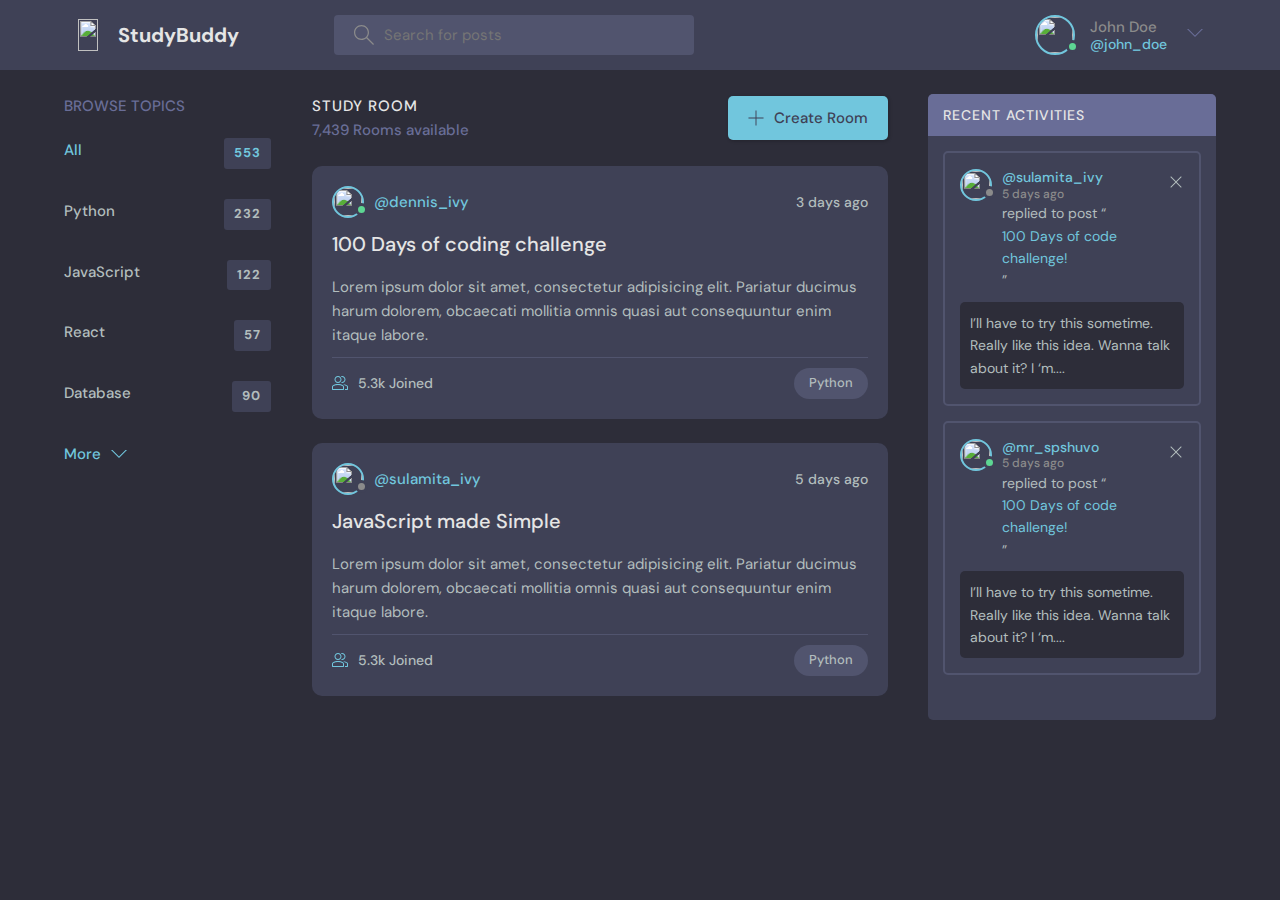
==== commit 1960ea18: ":fire: add home responsive" ====
--- a/index.html
+++ b/index.html
@@ -1,262 +1,299 @@
 <!DOCTYPE html>
 <html lang="en">
-
-<head>
-  <meta charset="UTF-8" />
-  <meta http-equiv="X-UA-Compatible" content="IE=edge" />
-  <meta name="viewport" content="width=device-width, initial-scale=1.0" />
-  <link rel="shortcut icon" href="assets/favicon.ico" type="image/x-icon" />
-  <link rel="stylesheet" href="style.css" />
-  <title>StudyBuddy - Find study partners around the world!</title>
-</head>
-
-<body>
-  <header class="header header--loggedIn">
-    <div class="container">
-      <a href="/" class="header__logo">
-        <img src="assets/logo.svg" />
-        <h1>StudyBuddy</h1>
-      </a>
-      <form class="header__search">
-        <label>
-          <svg version="1.1" xmlns="http://www.w3.org/2000/svg" width="32" height="32" viewBox="0 0 32 32">
-            <title>search</title>
-            <path
-              d="M32 30.586l-10.845-10.845c1.771-2.092 2.845-4.791 2.845-7.741 0-6.617-5.383-12-12-12s-12 5.383-12 12c0 6.617 5.383 12 12 12 2.949 0 5.649-1.074 7.741-2.845l10.845 10.845 1.414-1.414zM12 22c-5.514 0-10-4.486-10-10s4.486-10 10-10c5.514 0 10 4.486 10 10s-4.486 10-10 10z">
-            </path>
-          </svg>
-          <input placeholder="Search for posts" />
-        </label>
-      </form>
-      <nav class="header__menu">
-        <!-- Not Logged In -->
-        <!-- <a href="/login.html">
+  <head>
+    <meta charset="UTF-8" />
+    <meta http-equiv="X-UA-Compatible" content="IE=edge" />
+    <meta name="viewport" content="width=device-width, initial-scale=1.0" />
+    <link rel="shortcut icon" href="assets/favicon.ico" type="image/x-icon" />
+    <link rel="stylesheet" href="style.css" />
+    <title>StudyBuddy - Find study partners around the world!</title>
+  </head>
+
+  <body>
+    <header class="header header--loggedIn">
+      <div class="container">
+        <a href="/" class="header__logo">
+          <img src="assets/logo.svg" />
+          <h1>StudyBuddy</h1>
+        </a>
+        <form class="header__search">
+          <label>
+            <svg version="1.1" xmlns="http://www.w3.org/2000/svg" width="32" height="32" viewBox="0 0 32 32">
+              <title>search</title>
+              <path
+                d="M32 30.586l-10.845-10.845c1.771-2.092 2.845-4.791 2.845-7.741 0-6.617-5.383-12-12-12s-12 5.383-12 12c0 6.617 5.383 12 12 12 2.949 0 5.649-1.074 7.741-2.845l10.845 10.845 1.414-1.414zM12 22c-5.514 0-10-4.486-10-10s4.486-10 10-10c5.514 0 10 4.486 10 10s-4.486 10-10 10z"
+              ></path>
+            </svg>
+            <input placeholder="Search for posts" />
+          </label>
+        </form>
+        <nav class="header__menu">
+          <!-- Not Logged In -->
+          <!-- <a href="/login.html">
             <img src="./assets/avatar.svg" />
             <p>Account</p>
           </a> -->
 
-        <!-- Logged In -->
-        <a href="#">
-          <div class="avatar avatar--medium active">
-            <img src="https://randomuser.me/api/portraits/men/37.jpg" />
-          </div>
-          <p>John Doe <span>@john_doe</span></p>
-          <svg version="1.1" xmlns="http://www.w3.org/2000/svg" width="32" height="32" viewBox="0 0 32 32">
-            <title>chevron-down</title>
-            <path d="M16 21l-13-13h-3l16 16 16-16h-3l-13 13z"></path>
-          </svg>
-        </a>
-      </nav>
-    </div>
-  </header>
-  <main class="layout layout--3">
-    <div class="container">
-      <!-- Topics Start -->
-      <div class="topics">
-        <div class="topics__header">
-          <h2>Browse Topics</h2>
+          <!-- Logged In -->
+          <div class="header__user">
+            <a class="mobile-search" href="profile.html">
+              <svg version="1.1" xmlns="http://www.w3.org/2000/svg" width="32" height="32" viewBox="0 0 32 32">
+                <title>search</title>
+                <path
+                  d="M32 30.586l-10.845-10.845c1.771-2.092 2.845-4.791 2.845-7.741 0-6.617-5.383-12-12-12s-12 5.383-12 12c0 6.617 5.383 12 12 12 2.949 0 5.649-1.074 7.741-2.845l10.845 10.845 1.414-1.414zM12 22c-5.514 0-10-4.486-10-10s4.486-10 10-10c5.514 0 10 4.486 10 10s-4.486 10-10 10z"
+                ></path>
+              </svg>
+            </a>
+
+            <a href="profile.html">
+              <div class="avatar avatar--medium active">
+                <img src="https://randomuser.me/api/portraits/men/37.jpg" />
+              </div>
+              <p>John Doe <span>@john_doe</span></p>
+            </a>
+
+            <button class="dropdown-button">
+              <svg version="1.1" xmlns="http://www.w3.org/2000/svg" width="32" height="32" viewBox="0 0 32 32">
+                <title>chevron-down</title>
+                <path d="M16 21l-13-13h-3l16 16 16-16h-3l-13 13z"></path>
+              </svg>
+            </button>
+          </div>
+
+          <div class="dropdown-menu">
+            <a href="settings.html" class="dropdown-link"
+              ><svg version="1.1" xmlns="http://www.w3.org/2000/svg" width="32" height="32" viewBox="0 0 32 32">
+                <title>tools</title>
+                <path
+                  d="M27.465 32c-1.211 0-2.35-0.471-3.207-1.328l-9.392-9.391c-2.369 0.898-4.898 0.951-7.355 0.15-3.274-1.074-5.869-3.67-6.943-6.942-0.879-2.682-0.734-5.45 0.419-8.004 0.135-0.299 0.408-0.512 0.731-0.572 0.32-0.051 0.654 0.045 0.887 0.277l5.394 5.395 3.586-3.586-5.394-5.395c-0.232-0.232-0.336-0.564-0.276-0.887s0.272-0.596 0.572-0.732c2.552-1.152 5.318-1.295 8.001-0.418 3.274 1.074 5.869 3.67 6.943 6.942 0.806 2.457 0.752 4.987-0.15 7.358l9.392 9.391c0.844 0.842 1.328 2.012 1.328 3.207-0 2.5-2.034 4.535-4.535 4.535zM15.101 19.102c0.26 0 0.516 0.102 0.707 0.293l9.864 9.863c0.479 0.479 1.116 0.742 1.793 0.742 1.398 0 2.535-1.137 2.535-2.535 0-0.668-0.27-1.322-0.742-1.793l-9.864-9.863c-0.294-0.295-0.376-0.74-0.204-1.119 0.943-2.090 1.061-4.357 0.341-6.555-0.863-2.631-3.034-4.801-5.665-5.666-1.713-0.561-3.468-0.609-5.145-0.164l4.986 4.988c0.391 0.391 0.391 1.023 0 1.414l-5 5c-0.188 0.188-0.441 0.293-0.707 0.293s-0.52-0.105-0.707-0.293l-4.987-4.988c-0.45 1.682-0.397 3.436 0.164 5.146 0.863 2.631 3.034 4.801 5.665 5.666 2.2 0.721 4.466 0.604 6.555-0.342 0.132-0.059 0.271-0.088 0.411-0.088z"
+                ></path>
+              </svg>
+              Settings</a
+            >
+            <a href="login.html" class="dropdown-link"
+              ><svg version="1.1" xmlns="http://www.w3.org/2000/svg" width="32" height="32" viewBox="0 0 32 32">
+                <title>sign-out</title>
+                <path
+                  d="M3 0h22c0.553 0 1 0 1 0.553l-0 3.447h-2v-2h-20v28h20v-2h2l0 3.447c0 0.553-0.447 0.553-1 0.553h-22c-0.553 0-1-0.447-1-1v-30c0-0.553 0.447-1 1-1z"
+                ></path>
+                <path
+                  d="M21.879 21.293l1.414 1.414 6.707-6.707-6.707-6.707-1.414 1.414 4.293 4.293h-14.172v2h14.172l-4.293 4.293z"
+                ></path>
+              </svg>
+              Logout</a
+            >
+          </div>
+        </nav>
+      </div>
+    </header>
+    <main class="layout layout--3">
+      <div class="container">
+        <!-- Topics Start -->
+        <div class="topics">
+          <div class="topics__header">
+            <h2>Browse Topics</h2>
+          </div>
+          <ul class="topics__list">
+            <li>
+              <a href="/" class="active">All <span>553</span></a>
+            </li>
+            <li>
+              <a href="/">Python <span>232</span></a>
+            </li>
+            <li>
+              <a href="/">JavaScript <span>122</span></a>
+            </li>
+            <li>
+              <a href="/">React <span>57</span></a>
+            </li>
+            <li>
+              <a href="/">Database <span>90</span></a>
+            </li>
+          </ul>
+          <button class="btn btn--link" href="/">
+            More
+            <svg version="1.1" xmlns="http://www.w3.org/2000/svg" width="32" height="32" viewBox="0 0 32 32">
+              <title>chevron-down</title>
+              <path d="M16 21l-13-13h-3l16 16 16-16h-3l-13 13z"></path>
+            </svg>
+          </button>
         </div>
-        <ul class="topics__list">
-          <li>
-            <a href="/" class="active">All <span>553</span></a>
-          </li>
-          <li>
-            <a href="/">Python <span>232</span></a>
-          </li>
-          <li>
-            <a href="/">JavaScript <span>122</span></a>
-          </li>
-          <li>
-            <a href="/">React <span>57</span></a>
-          </li>
-          <li>
-            <a href="/">Database <span>90</span></a>
-          </li>
-        </ul>
-        <button class="btn btn--link" href="/">
-          More
-          <svg version="1.1" xmlns="http://www.w3.org/2000/svg" width="32" height="32" viewBox="0 0 32 32">
-            <title>chevron-down</title>
-            <path d="M16 21l-13-13h-3l16 16 16-16h-3l-13 13z"></path>
-          </svg>
-        </button>
+        <!-- Topics End -->
+
+        <!-- Room List Start -->
+        <div class="roomList">
+          <div class="mobile-menu">
+            <a class="btn btn--main btn--pill" href="#">Browse Topics</a>
+            <a class="btn btn--main btn--pill" href="#">Recent Activities</a>
+          </div>
+          <div class="roomList__header">
+            <div>
+              <h2>Study Room</h2>
+              <p>7,439 Rooms available</p>
+            </div>
+            <a class="btn btn--main" href="create-room.html">
+              <svg version="1.1" xmlns="http://www.w3.org/2000/svg" width="32" height="32" viewBox="0 0 32 32">
+                <title>add</title>
+                <path
+                  d="M16.943 0.943h-1.885v14.115h-14.115v1.885h14.115v14.115h1.885v-14.115h14.115v-1.885h-14.115v-14.115z"
+                ></path>
+              </svg>
+              Create Room
+            </a>
+          </div>
+          <div class="roomListRoom">
+            <div class="roomListRoom__header">
+              <a href="profile.html" class="roomListRoom__author">
+                <div class="avatar avatar--small active">
+                  <img src="https://randomuser.me/api/portraits/men/11.jpg" />
+                </div>
+                <span>@dennis_ivy</span>
+              </a>
+              <div class="roomListRoom__actions">
+                <span>3 days ago</span>
+              </div>
+            </div>
+            <div class="roomListRoom__content">
+              <a href="room.html">100 Days of coding challenge</a>
+              <p>
+                Lorem ipsum dolor sit amet, consectetur adipisicing elit. Pariatur ducimus harum dolorem, obcaecati
+                mollitia omnis quasi aut consequuntur enim itaque labore.
+              </p>
+            </div>
+            <div class="roomListRoom__meta">
+              <a class="roomListRoom__joined">
+                <svg version="1.1" xmlns="http://www.w3.org/2000/svg" width="32" height="32" viewBox="0 0 32 32">
+                  <title>user-group</title>
+                  <path
+                    d="M30.539 20.766c-2.69-1.547-5.75-2.427-8.92-2.662 0.649 0.291 1.303 0.575 1.918 0.928 0.715 0.412 1.288 1.005 1.71 1.694 1.507 0.419 2.956 1.003 4.298 1.774 0.281 0.162 0.456 0.487 0.456 0.85v4.65h-4v2h5c0.553 0 1-0.447 1-1v-5.65c0-1.077-0.56-2.067-1.461-2.584z"
+                  ></path>
+                  <path
+                    d="M22.539 20.766c-6.295-3.619-14.783-3.619-21.078 0-0.901 0.519-1.461 1.508-1.461 2.584v5.65c0 0.553 0.447 1 1 1h22c0.553 0 1-0.447 1-1v-5.651c0-1.075-0.56-2.064-1.461-2.583zM22 28h-20v-4.65c0-0.362 0.175-0.688 0.457-0.85 5.691-3.271 13.394-3.271 19.086 0 0.282 0.162 0.457 0.487 0.457 0.849v4.651z"
+                  ></path>
+                  <path
+                    d="M19.502 4.047c0.166-0.017 0.33-0.047 0.498-0.047 2.757 0 5 2.243 5 5s-2.243 5-5 5c-0.168 0-0.332-0.030-0.498-0.047-0.424 0.641-0.944 1.204-1.513 1.716 0.651 0.201 1.323 0.331 2.011 0.331 3.859 0 7-3.141 7-7s-3.141-7-7-7c-0.688 0-1.36 0.131-2.011 0.331 0.57 0.512 1.089 1.075 1.513 1.716z"
+                  ></path>
+                  <path
+                    d="M12 16c3.859 0 7-3.141 7-7s-3.141-7-7-7c-3.859 0-7 3.141-7 7s3.141 7 7 7zM12 4c2.757 0 5 2.243 5 5s-2.243 5-5 5-5-2.243-5-5c0-2.757 2.243-5 5-5z"
+                  ></path>
+                </svg>
+                5.3k Joined
+              </a>
+              <p class="roomListRoom__topic">Python</p>
+            </div>
+          </div>
+          <div class="roomListRoom">
+            <div class="roomListRoom__header">
+              <a href="profile.html" class="roomListRoom__author">
+                <div class="avatar avatar--small">
+                  <img src="https://randomuser.me/api/portraits/women/11.jpg" />
+                </div>
+                <span>@sulamita_ivy</span>
+              </a>
+              <div class="roomListRoom__actions">
+                <span>5 days ago</span>
+              </div>
+            </div>
+            <div class="roomListRoom__content">
+              <a href="room.html">JavaScript made Simple</a>
+              <p>
+                Lorem ipsum dolor sit amet, consectetur adipisicing elit. Pariatur ducimus harum dolorem, obcaecati
+                mollitia omnis quasi aut consequuntur enim itaque labore.
+              </p>
+            </div>
+            <div class="roomListRoom__meta">
+              <a href="room.html" class="roomListRoom__joined">
+                <svg version="1.1" xmlns="http://www.w3.org/2000/svg" width="32" height="32" viewBox="0 0 32 32">
+                  <title>user-group</title>
+                  <path
+                    d="M30.539 20.766c-2.69-1.547-5.75-2.427-8.92-2.662 0.649 0.291 1.303 0.575 1.918 0.928 0.715 0.412 1.288 1.005 1.71 1.694 1.507 0.419 2.956 1.003 4.298 1.774 0.281 0.162 0.456 0.487 0.456 0.85v4.65h-4v2h5c0.553 0 1-0.447 1-1v-5.65c0-1.077-0.56-2.067-1.461-2.584z"
+                  ></path>
+                  <path
+                    d="M22.539 20.766c-6.295-3.619-14.783-3.619-21.078 0-0.901 0.519-1.461 1.508-1.461 2.584v5.65c0 0.553 0.447 1 1 1h22c0.553 0 1-0.447 1-1v-5.651c0-1.075-0.56-2.064-1.461-2.583zM22 28h-20v-4.65c0-0.362 0.175-0.688 0.457-0.85 5.691-3.271 13.394-3.271 19.086 0 0.282 0.162 0.457 0.487 0.457 0.849v4.651z"
+                  ></path>
+                  <path
+                    d="M19.502 4.047c0.166-0.017 0.33-0.047 0.498-0.047 2.757 0 5 2.243 5 5s-2.243 5-5 5c-0.168 0-0.332-0.030-0.498-0.047-0.424 0.641-0.944 1.204-1.513 1.716 0.651 0.201 1.323 0.331 2.011 0.331 3.859 0 7-3.141 7-7s-3.141-7-7-7c-0.688 0-1.36 0.131-2.011 0.331 0.57 0.512 1.089 1.075 1.513 1.716z"
+                  ></path>
+                  <path
+                    d="M12 16c3.859 0 7-3.141 7-7s-3.141-7-7-7c-3.859 0-7 3.141-7 7s3.141 7 7 7zM12 4c2.757 0 5 2.243 5 5s-2.243 5-5 5-5-2.243-5-5c0-2.757 2.243-5 5-5z"
+                  ></path>
+                </svg>
+                5.3k Joined
+              </a>
+              <p class="roomListRoom__topic">Python</p>
+            </div>
+          </div>
+        </div>
+        <!-- Room List End -->
+
+        <!-- Activities Start -->
+        <div class="activities">
+          <div class="activities__header">
+            <h2>Recent Activities</h2>
+          </div>
+          <div class="activities__box">
+            <div class="activities__boxHeader roomListRoom__header">
+              <a href="profile.html" class="roomListRoom__author">
+                <div class="avatar avatar--small">
+                  <img src="https://randomuser.me/api/portraits/women/11.jpg" />
+                </div>
+                <p>
+                  @sulamita_ivy
+                  <span>5 days ago</span>
+                </p>
+              </a>
+              <div class="roomListRoom__actions">
+                <a href="#">
+                  <svg version="1.1" xmlns="http://www.w3.org/2000/svg" width="32" height="32" viewBox="0 0 32 32">
+                    <title>remove</title>
+                    <path
+                      d="M27.314 6.019l-1.333-1.333-9.98 9.981-9.981-9.981-1.333 1.333 9.981 9.981-9.981 9.98 1.333 1.333 9.981-9.98 9.98 9.98 1.333-1.333-9.98-9.98 9.98-9.981z"
+                    ></path>
+                  </svg>
+                </a>
+              </div>
+            </div>
+            <div class="activities__boxContent">
+              <p>replied to post “<a href="room.html">100 Days of code challenge!</a>”</p>
+              <div class="activities__boxRoomContent">
+                I’ll have to try this sometime. Really like this idea. Wanna talk about it? I ‘m....
+              </div>
+            </div>
+          </div>
+
+          <div class="activities__box">
+            <div class="activities__boxHeader roomListRoom__header">
+              <a href="profile.html" class="roomListRoom__author">
+                <div class="avatar avatar--small active">
+                  <img src="https://randomuser.me/api/portraits/men/13.jpg" />
+                </div>
+                <p>
+                  @mr_spshuvo
+                  <span>5 days ago</span>
+                </p>
+              </a>
+              <div class="roomListRoom__actions">
+                <a href="#">
+                  <svg version="1.1" xmlns="http://www.w3.org/2000/svg" width="32" height="32" viewBox="0 0 32 32">
+                    <title>remove</title>
+                    <path
+                      d="M27.314 6.019l-1.333-1.333-9.98 9.981-9.981-9.981-1.333 1.333 9.981 9.981-9.981 9.98 1.333 1.333 9.981-9.98 9.98 9.98 1.333-1.333-9.98-9.98 9.98-9.981z"
+                    ></path>
+                  </svg>
+                </a>
+              </div>
+            </div>
+            <div class="activities__boxContent">
+              <p>replied to post “<a href="room.html">100 Days of code challenge!</a>”</p>
+              <div class="activities__boxRoomContent">
+                I’ll have to try this sometime. Really like this idea. Wanna talk about it? I ‘m....
+              </div>
+            </div>
+          </div>
+        </div>
+        <!-- Activities End -->
       </div>
-      <!-- Topics End -->
-
-      <!-- Room List Start -->
-      <div class="roomList">
-        <div class="roomList__header">
-          <div>
-            <h2>Study Room</h2>
-            <p>7,439 Rooms available</p>
-          </div>
-          <a class="btn btn--main" href="create-room.html">
-            <svg version="1.1" xmlns="http://www.w3.org/2000/svg" width="32" height="32" viewBox="0 0 32 32">
-              <title>add</title>
-              <path
-                d="M16.943 0.943h-1.885v14.115h-14.115v1.885h14.115v14.115h1.885v-14.115h14.115v-1.885h-14.115v-14.115z">
-              </path>
-            </svg>
-            Create Room
-          </a>
-        </div>
-        <div class="roomListRoom">
-          <div class="roomListRoom__header">
-            <a href="profile.html" class="roomListRoom__author">
-              <div class="avatar avatar--small active">
-                <img src="https://randomuser.me/api/portraits/men/11.jpg" />
-              </div>
-              <span>@dennis_ivy</span>
-            </a>
-            <div class="roomListRoom__actions">
-              <span>3 days ago</span>
-
-
-            </div>
-          </div>
-          <div class="roomListRoom__content">
-            <a href="room.html">100 Days of coding challenge</a>
-            <p>
-              Lorem ipsum dolor sit amet, consectetur adipisicing elit. Pariatur ducimus harum
-              dolorem, obcaecati mollitia omnis quasi aut consequuntur enim itaque labore.
-            </p>
-          </div>
-          <div class="roomListRoom__meta">
-            <a class="roomListRoom__joined">
-              <svg version="1.1" xmlns="http://www.w3.org/2000/svg" width="32" height="32" viewBox="0 0 32 32">
-                <title>user-group</title>
-                <path
-                  d="M30.539 20.766c-2.69-1.547-5.75-2.427-8.92-2.662 0.649 0.291 1.303 0.575 1.918 0.928 0.715 0.412 1.288 1.005 1.71 1.694 1.507 0.419 2.956 1.003 4.298 1.774 0.281 0.162 0.456 0.487 0.456 0.85v4.65h-4v2h5c0.553 0 1-0.447 1-1v-5.65c0-1.077-0.56-2.067-1.461-2.584z">
-                </path>
-                <path
-                  d="M22.539 20.766c-6.295-3.619-14.783-3.619-21.078 0-0.901 0.519-1.461 1.508-1.461 2.584v5.65c0 0.553 0.447 1 1 1h22c0.553 0 1-0.447 1-1v-5.651c0-1.075-0.56-2.064-1.461-2.583zM22 28h-20v-4.65c0-0.362 0.175-0.688 0.457-0.85 5.691-3.271 13.394-3.271 19.086 0 0.282 0.162 0.457 0.487 0.457 0.849v4.651z">
-                </path>
-                <path
-                  d="M19.502 4.047c0.166-0.017 0.33-0.047 0.498-0.047 2.757 0 5 2.243 5 5s-2.243 5-5 5c-0.168 0-0.332-0.030-0.498-0.047-0.424 0.641-0.944 1.204-1.513 1.716 0.651 0.201 1.323 0.331 2.011 0.331 3.859 0 7-3.141 7-7s-3.141-7-7-7c-0.688 0-1.36 0.131-2.011 0.331 0.57 0.512 1.089 1.075 1.513 1.716z">
-                </path>
-                <path
-                  d="M12 16c3.859 0 7-3.141 7-7s-3.141-7-7-7c-3.859 0-7 3.141-7 7s3.141 7 7 7zM12 4c2.757 0 5 2.243 5 5s-2.243 5-5 5-5-2.243-5-5c0-2.757 2.243-5 5-5z">
-                </path>
-              </svg>
-              5.3k Joined
-            </a>
-            <p class="roomListRoom__topic">Python</p>
-          </div>
-        </div>
-        <div class="roomListRoom">
-          <div class="roomListRoom__header">
-            <a href="profile.html" class="roomListRoom__author">
-              <div class="avatar avatar--small">
-                <img src="https://randomuser.me/api/portraits/women/11.jpg" />
-              </div>
-              <span>@sulamita_ivy</span>
-            </a>
-            <div class="roomListRoom__actions">
-              <span>5 days ago</span>
-
-            </div>
-          </div>
-          <div class="roomListRoom__content">
-            <a href="room.html">JavaScript made Simple</a>
-            <p>
-              Lorem ipsum dolor sit amet, consectetur adipisicing elit. Pariatur ducimus harum
-              dolorem, obcaecati mollitia omnis quasi aut consequuntur enim itaque labore.
-            </p>
-          </div>
-          <div class="roomListRoom__meta">
-            <a href="room.html" class="roomListRoom__joined">
-              <svg version="1.1" xmlns="http://www.w3.org/2000/svg" width="32" height="32" viewBox="0 0 32 32">
-                <title>user-group</title>
-                <path
-                  d="M30.539 20.766c-2.69-1.547-5.75-2.427-8.92-2.662 0.649 0.291 1.303 0.575 1.918 0.928 0.715 0.412 1.288 1.005 1.71 1.694 1.507 0.419 2.956 1.003 4.298 1.774 0.281 0.162 0.456 0.487 0.456 0.85v4.65h-4v2h5c0.553 0 1-0.447 1-1v-5.65c0-1.077-0.56-2.067-1.461-2.584z">
-                </path>
-                <path
-                  d="M22.539 20.766c-6.295-3.619-14.783-3.619-21.078 0-0.901 0.519-1.461 1.508-1.461 2.584v5.65c0 0.553 0.447 1 1 1h22c0.553 0 1-0.447 1-1v-5.651c0-1.075-0.56-2.064-1.461-2.583zM22 28h-20v-4.65c0-0.362 0.175-0.688 0.457-0.85 5.691-3.271 13.394-3.271 19.086 0 0.282 0.162 0.457 0.487 0.457 0.849v4.651z">
-                </path>
-                <path
-                  d="M19.502 4.047c0.166-0.017 0.33-0.047 0.498-0.047 2.757 0 5 2.243 5 5s-2.243 5-5 5c-0.168 0-0.332-0.030-0.498-0.047-0.424 0.641-0.944 1.204-1.513 1.716 0.651 0.201 1.323 0.331 2.011 0.331 3.859 0 7-3.141 7-7s-3.141-7-7-7c-0.688 0-1.36 0.131-2.011 0.331 0.57 0.512 1.089 1.075 1.513 1.716z">
-                </path>
-                <path
-                  d="M12 16c3.859 0 7-3.141 7-7s-3.141-7-7-7c-3.859 0-7 3.141-7 7s3.141 7 7 7zM12 4c2.757 0 5 2.243 5 5s-2.243 5-5 5-5-2.243-5-5c0-2.757 2.243-5 5-5z">
-                </path>
-              </svg>
-              5.3k Joined
-            </a>
-            <p class="roomListRoom__topic">Python</p>
-          </div>
-        </div>
-      </div>
-      <!-- Room List End -->
-
-      <!-- Activities Start -->
-      <div class="activities">
-        <div class="activities__header">
-          <h2>Recent Activities</h2>
-        </div>
-        <div class="activities__box">
-          <div class="activities__boxHeader roomListRoom__header">
-            <a href="profile.html" class="roomListRoom__author">
-              <div class="avatar avatar--small">
-                <img src="https://randomuser.me/api/portraits/women/11.jpg" />
-              </div>
-              <p>
-                @sulamita_ivy
-                <span>5 days ago</span>
-              </p>
-            </a>
-            <div class="roomListRoom__actions">
-              <a href="#">
-                <svg version="1.1" xmlns="http://www.w3.org/2000/svg" width="32" height="32" viewBox="0 0 32 32">
-                  <title>delete</title>
-                  <path
-                    d="M30 4h-8v-3c0-0.553-0.447-1-1-1h-10c-0.553 0-1 0.447-1 1v3h-8v2h2v24c0 1.104 0.897 2 2 2h20c1.103 0 2-0.896 2-2v-24h2v-2h-0zM12 2h8v2h-8v-2zM26.002 30l-0.002 1v-1h-20v-24h20v24h0.002z">
-                  </path>
-                </svg>
-              </a>
-            </div>
-          </div>
-          <div class="activities__boxContent">
-            <p>replied to post “<a href="room.html">100 Days of code challenge!</a>”</p>
-            <div class="activities__boxRoomContent">
-              I’ll have to try this sometime. Really like this idea. Wanna talk about it? I ‘m....
-            </div>
-          </div>
-        </div>
-
-        <div class="activities__box">
-          <div class="activities__boxHeader roomListRoom__header">
-            <a href="profile.html" class="roomListRoom__author">
-              <div class="avatar avatar--small active">
-                <img src="https://randomuser.me/api/portraits/men/13.jpg" />
-              </div>
-              <p>
-                @mr_spshuvo
-                <span>5 days ago</span>
-              </p>
-            </a>
-            <div class="roomListRoom__actions">
-              <a href="#">
-                <svg version="1.1" xmlns="http://www.w3.org/2000/svg" width="32" height="32" viewBox="0 0 32 32">
-                  <title>delete</title>
-                  <path
-                    d="M30 4h-8v-3c0-0.553-0.447-1-1-1h-10c-0.553 0-1 0.447-1 1v3h-8v2h2v24c0 1.104 0.897 2 2 2h20c1.103 0 2-0.896 2-2v-24h2v-2h-0zM12 2h8v2h-8v-2zM26.002 30l-0.002 1v-1h-20v-24h20v24h0.002z">
-                  </path>
-                </svg>
-              </a>
-            </div>
-          </div>
-          <div class="activities__boxContent">
-            <p>replied to post “<a href="room.html">100 Days of code challenge!</a>”</p>
-            <div class="activities__boxRoomContent">
-              I’ll have to try this sometime. Really like this idea. Wanna talk about it? I ‘m....
-            </div>
-          </div>
-        </div>
-      </div>
-      <!-- Activities End -->
-    </div>
-  </main>
-  <script src="script.js"></script>
-</body>
-
-</html>+    </main>
+    <script src="script.js"></script>
+  </body>
+</html>
--- a/style.css
+++ b/style.css
@@ -1,4 +1,4 @@
-@import url('https://fonts.googleapis.com/css2?family=DM+Sans:wght@400;500;700&display=swap');
+@import url("https://fonts.googleapis.com/css2?family=DM+Sans:wght@400;500;700&display=swap");
 
 :root {
   --color-main: #71c6dd;
@@ -17,8 +17,8 @@
 /*========== base styles ==========*/
 
 * {
-  font-family: 'DM Sans', -apple-system, BlinkMacSystemFont, 'Segoe UI', Roboto, Oxygen, Ubuntu,
-    Cantarell, 'Open Sans', 'Helvetica Neue', sans-serif;
+  font-family: "DM Sans", -apple-system, BlinkMacSystemFont, "Segoe UI", Roboto, Oxygen, Ubuntu, Cantarell, "Open Sans",
+    "Helvetica Neue", sans-serif;
   margin: 0;
   padding: 0;
   box-sizing: border-box;
@@ -116,9 +116,12 @@
 
 .btn--pill {
   border-radius: 10rem;
-  font-size: 1.3rem;
+  font-size: 1.4rem;
   font-weight: 700;
-  padding: 5px 2rem;
+  padding: 8px 2.5rem;
+  color: var(--color-main);
+  background: transparent;
+  border: 2px solid var(--color-main);
 }
 
 .action-button {
@@ -143,7 +146,7 @@
 }
 
 .avatar::after {
-  content: '';
+  content: "";
   display: block;
   position: absolute;
   background-color: var(--color-gray);
@@ -205,39 +208,54 @@
   background-color: var(--color-gray);
 }
 
-.popup {
+.dropdown-menu {
   z-index: 111;
-  border: 1px solid rgba(0, 0, 0, 0.15);
   position: absolute;
-  top: 3rem;
+  top: 5rem;
   right: 0.5rem;
   background: var(--color-dark-light);
   border-radius: 5px;
   box-shadow: 1px 1px 3px 1px rgba(0, 0, 0, 0.15);
   overflow: hidden;
-}
-
-.popup > * {
+  display: none;
+}
+
+.dropdown-menu.show {
+  display: block;
+}
+
+.dropdown-menu a {
   padding: 1.2rem 4rem;
   display: block;
-  color: var(--color-light);
+  color: var(--color-light) !important;
   font-weight: 500;
   font-size: 1.4rem;
 }
 
-.popup > *:hover {
+.dropdown-menu a:hover {
   background-color: var(--color-dark-medium);
 }
 
-.popup a {
-  border-bottom: 1px solid var(--color-gray);
-}
-
-.popup button {
-  cursor: pointer;
-  background: transparent;
-  border: none;
-  color: var(--color-light);
+.dropdown-menu > a:not(:last-child) {
+  border-bottom: 1px solid var(--color-dark-medium);
+}
+
+.dropdown-menu a svg {
+  fill: var(--color-light);
+}
+
+.mobile-menu {
+  display: flex;
+  align-items: center;
+  justify-content: center;
+  gap: 1rem;
+  margin-bottom: 2.4rem;
+}
+
+@media screen and (min-width: 900px) {
+  .mobile-menu {
+    display: none;
+  }
 }
 
 /*==============================
@@ -254,9 +272,10 @@
   gap: 9.5rem;
 }
 
-.header__logo {
-  display: flex;
-  gap: 1rem;
+.header__logo,
+.header__user {
+  display: flex;
+  gap: 2rem;
   align-items: center;
 }
 
@@ -294,8 +313,19 @@
   color: var(--color-light);
 }
 
+@media screen and (max-width: 800px) {
+  .header__search input {
+    width: 20rem;
+  }
+
+  .header > .container {
+    gap: 3rem;
+  }
+}
+
 .header__menu {
   margin-left: auto;
+  position: relative;
 }
 
 .header__menu a {
@@ -326,6 +356,57 @@
   width: 1.6rem;
   height: 1.6rem;
   fill: var(--color-dark-light);
+}
+
+.dropdown-button {
+  background: transparent;
+  border: 0;
+  outline: 0;
+  cursor: pointer;
+}
+
+.dropdown-button:hover svg {
+  fill: var(--color-main);
+}
+
+a.mobile-search {
+  display: none;
+}
+
+.mobile-search svg {
+  fill: var(--color-light-gray);
+  width: 2rem;
+  height: 2rem;
+}
+
+@media screen and (max-width: 600px) {
+  .header__search input {
+    width: 15rem;
+  }
+
+  .header > .container {
+    gap: 2rem;
+  }
+  .header__user p {
+    display: none;
+  }
+}
+
+@media screen and (max-width: 500px) {
+  .header__search {
+    display: none;
+  }
+
+  a.mobile-search {
+    display: flex;
+    background: var(--color-dark-light);
+    width: 4rem;
+    height: 4rem;
+    align-items: center;
+    justify-content: center;
+    border-radius: 50%;
+    margin-right: 0.5rem;
+  }
 }
 
 /*==============================
@@ -405,12 +486,29 @@
   margin: 3rem;
 }
 
+@media screen and (max-width: 900px) {
+  .activities,
+  .topics {
+    display: none;
+  }
+
+  .layout--3 > .container > div:nth-child(2) {
+    flex-basis: 100%;
+  }
+}
+
 /*==============================
 =>  Topics
 ================================*/
 
 .form__group {
   margin-bottom: 2rem;
+  width: 100%;
+}
+
+.form__split {
+  display: flex;
+  gap: 1.5rem;
 }
 
 .form__group label {
@@ -420,7 +518,8 @@
 }
 
 .form__group input,
-.form__group textarea {
+.form__group textarea,
+.form__group select {
   background: transparent;
   border: 1px solid var(--color-dark-light);
   padding: 1rem;
@@ -440,6 +539,17 @@
   background: transparent;
   height: 10rem;
   resize: none;
+}
+
+.form__group select {
+  color: var(--color-gray);
+  font-weight: 400;
+}
+
+.form__group select option {
+  background-color: var(--color-dark-light);
+  color: var(--color-light);
+  padding: 0 10rem;
 }
 
 .form__action {
@@ -675,11 +785,31 @@
   margin-left: -4.2rem;
 }
 
+.roomListRoom__actions svg {
+  fill: var(--color-light-gray);
+}
+
 /*==============================
 =>  Create Room
 ================================*/
 
 .create-room.layout .layout__box {
+  max-width: 68rem;
+}
+
+/*==============================
+=>  Update Account
+================================*/
+
+.update-account.layout .layout__box {
+  max-width: 68rem;
+}
+
+/*==============================
+=>  Delete Item
+================================*/
+
+.delete-item.layout .layout__box {
   max-width: 68rem;
 }
 
@@ -772,9 +902,10 @@
 .room,
 .participants {
   background: var(--color-dark);
-  min-height: 87.5vh;
+  max-height: 87.5vh;
   border-radius: 0.7rem;
   overflow: hidden;
+  position: relative;
 }
 
 .room__top,
@@ -809,10 +940,12 @@
 }
 
 .room__topLeft svg {
+  width: 1.6rem;
+  height: 1.6rem;
   fill: var(--color-light);
 }
 
-.room__topRight{
+.room__topRight {
   display: flex;
   column-gap: 1em;
 }
@@ -820,15 +953,25 @@
 .room__topRight svg {
   fill: var(--color-main-light);
 }
+
+.room__header {
+  max-height: 30vh;
+  overflow-y: auto;
+  position: absolute;
+  width: 95%;
+  background: var(--color-dark);
+  z-index: 999;
+  top: 4.4rem;
+  padding-top: 2rem;
+  padding-bottom: 1rem;
+}
+
 .room__box {
-  padding: 1rem 2rem;
-  position: relative;
-  height: 100%;
-}
-
-.room__header {
-  max-height: 42rem;
+  padding-left: 2.3rem;
+  padding-right: 1.7rem;
+  height: 80.5vh;
   overflow-y: auto;
+  padding-bottom: 0;
 }
 
 .room__info {
@@ -874,24 +1017,30 @@
 
 .room__conversation {
   margin-top: 1rem;
-  margin-bottom: 2rem;
+  margin-bottom: 4rem;
+}
+
+.threads h3 {
+  text-transform: uppercase;
+  font-weight: 500;
+  color: var(--color-gray);
+}
+
+.threads {
   background: var(--color-bg);
   border-radius: 0.7rem;
   padding: 2rem;
-  max-height: 43rem;
   overflow-y: auto;
-}
-
-.room__conversation h3 {
-  text-transform: uppercase;
-  font-weight: 500;
-  color: var(--color-gray);
+  height: 100%;
+  margin-top: 25vh;
+  padding-bottom: 0;
 }
 
 .thread {
   border-left: 2px solid var(--color-dark);
   padding-left: 1rem;
   margin: 2rem 0;
+  padding: 2rem;
 }
 
 .thread__top {
@@ -922,29 +1071,33 @@
   margin-top: 0.5rem;
 }
 
-/* .room__message {
-  height: 10rem;
-} */
-.room__message > form {
+.room__message {
+  padding: 2rem;
   position: absolute;
-  width: 100%;
-}
-
-.room__message > form > textarea {
+  z-index: 111;
+  bottom: 0;
+  left: 0;
+  right: 0;
+  background: transparent;
+}
+
+.room__message > form > input {
   resize: none;
   background-color: var(--color-dark-light);
   color: var(--color-light);
   border: none;
   outline: none;
   border-radius: 0.7rem;
-  height: 5rem;
-  width: calc(100% - 4rem);
-  padding: 1.5rem;
+  height: 4.5rem;
+  width: 100%;
+  margin-top: -1rem;
+  padding: 1.2rem;
   font-size: 1.4rem;
   font-weight: 500;
-}
-
-.room__message > form > textarea::placeholder {
+  position: relative;
+}
+
+.room__message > form > input::placeholder {
   color: var(--color-light-gray);
 }
 
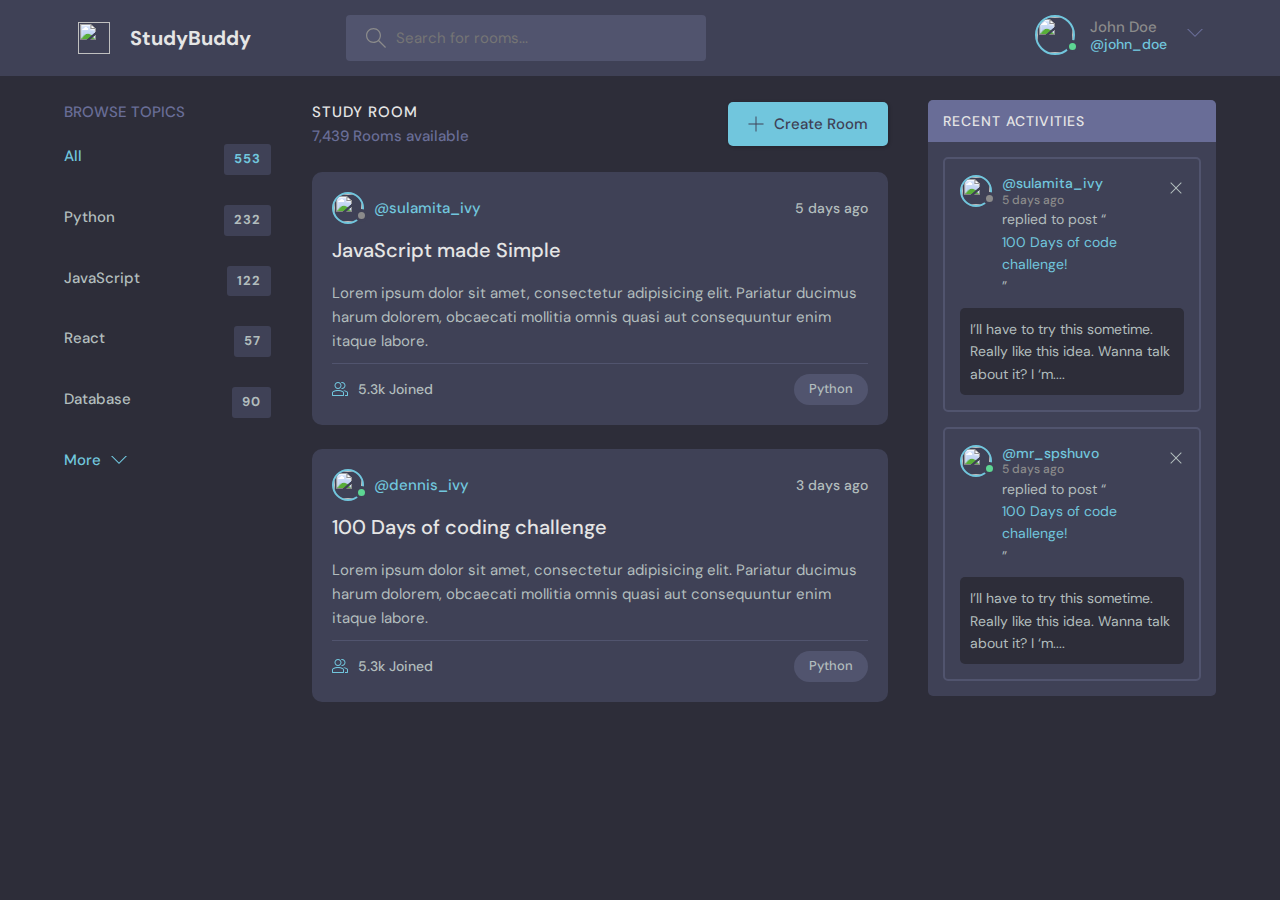
==== commit f28fe6c9: ":fire: fix topic page" ====
--- a/index.html
+++ b/index.html
@@ -24,34 +24,25 @@
                 d="M32 30.586l-10.845-10.845c1.771-2.092 2.845-4.791 2.845-7.741 0-6.617-5.383-12-12-12s-12 5.383-12 12c0 6.617 5.383 12 12 12 2.949 0 5.649-1.074 7.741-2.845l10.845 10.845 1.414-1.414zM12 22c-5.514 0-10-4.486-10-10s4.486-10 10-10c5.514 0 10 4.486 10 10s-4.486 10-10 10z"
               ></path>
             </svg>
-            <input placeholder="Search for posts" />
+            <input placeholder="Search for rooms..." />
           </label>
         </form>
         <nav class="header__menu">
           <!-- Not Logged In -->
           <!-- <a href="/login.html">
             <img src="./assets/avatar.svg" />
-            <p>Account</p>
+            <p>Login</p>
           </a> -->
 
           <!-- Logged In -->
+
           <div class="header__user">
-            <a class="mobile-search" href="profile.html">
-              <svg version="1.1" xmlns="http://www.w3.org/2000/svg" width="32" height="32" viewBox="0 0 32 32">
-                <title>search</title>
-                <path
-                  d="M32 30.586l-10.845-10.845c1.771-2.092 2.845-4.791 2.845-7.741 0-6.617-5.383-12-12-12s-12 5.383-12 12c0 6.617 5.383 12 12 12 2.949 0 5.649-1.074 7.741-2.845l10.845 10.845 1.414-1.414zM12 22c-5.514 0-10-4.486-10-10s4.486-10 10-10c5.514 0 10 4.486 10 10s-4.486 10-10 10z"
-                ></path>
-              </svg>
-            </a>
-
             <a href="profile.html">
               <div class="avatar avatar--medium active">
                 <img src="https://randomuser.me/api/portraits/men/37.jpg" />
               </div>
               <p>John Doe <span>@john_doe</span></p>
             </a>
-
             <button class="dropdown-button">
               <svg version="1.1" xmlns="http://www.w3.org/2000/svg" width="32" height="32" viewBox="0 0 32 32">
                 <title>chevron-down</title>
@@ -110,21 +101,34 @@
               <a href="/">Database <span>90</span></a>
             </li>
           </ul>
-          <button class="btn btn--link" href="/">
+          <a class="btn btn--link" href="topics.html">
             More
             <svg version="1.1" xmlns="http://www.w3.org/2000/svg" width="32" height="32" viewBox="0 0 32 32">
               <title>chevron-down</title>
               <path d="M16 21l-13-13h-3l16 16 16-16h-3l-13 13z"></path>
             </svg>
-          </button>
+          </a>
         </div>
         <!-- Topics End -->
 
         <!-- Room List Start -->
         <div class="roomList">
           <div class="mobile-menu">
-            <a class="btn btn--main btn--pill" href="#">Browse Topics</a>
-            <a class="btn btn--main btn--pill" href="#">Recent Activities</a>
+            <form class="header__search">
+              <label>
+                <svg version="1.1" xmlns="http://www.w3.org/2000/svg" width="32" height="32" viewBox="0 0 32 32">
+                  <title>search</title>
+                  <path
+                    d="M32 30.586l-10.845-10.845c1.771-2.092 2.845-4.791 2.845-7.741 0-6.617-5.383-12-12-12s-12 5.383-12 12c0 6.617 5.383 12 12 12 2.949 0 5.649-1.074 7.741-2.845l10.845 10.845 1.414-1.414zM12 22c-5.514 0-10-4.486-10-10s4.486-10 10-10c5.514 0 10 4.486 10 10s-4.486 10-10 10z"
+                  ></path>
+                </svg>
+                <input placeholder="Search for posts" />
+              </label>
+            </form>
+            <div class="mobile-menuItems">
+              <a class="btn btn--main btn--pill" href="#">Browse Topics</a>
+              <a class="btn btn--main btn--pill" href="#">Recent Activities</a>
+            </div>
           </div>
           <div class="roomList__header">
             <div>
@@ -144,6 +148,47 @@
           <div class="roomListRoom">
             <div class="roomListRoom__header">
               <a href="profile.html" class="roomListRoom__author">
+                <div class="avatar avatar--small">
+                  <img src="https://randomuser.me/api/portraits/women/11.jpg" />
+                </div>
+                <span>@sulamita_ivy</span>
+              </a>
+              <div class="roomListRoom__actions">
+                <span>5 days ago</span>
+              </div>
+            </div>
+            <div class="roomListRoom__content">
+              <a href="room.html">JavaScript made Simple</a>
+              <p>
+                Lorem ipsum dolor sit amet, consectetur adipisicing elit. Pariatur ducimus harum dolorem, obcaecati
+                mollitia omnis quasi aut consequuntur enim itaque labore.
+              </p>
+            </div>
+            <div class="roomListRoom__meta">
+              <a href="room.html" class="roomListRoom__joined">
+                <svg version="1.1" xmlns="http://www.w3.org/2000/svg" width="32" height="32" viewBox="0 0 32 32">
+                  <title>user-group</title>
+                  <path
+                    d="M30.539 20.766c-2.69-1.547-5.75-2.427-8.92-2.662 0.649 0.291 1.303 0.575 1.918 0.928 0.715 0.412 1.288 1.005 1.71 1.694 1.507 0.419 2.956 1.003 4.298 1.774 0.281 0.162 0.456 0.487 0.456 0.85v4.65h-4v2h5c0.553 0 1-0.447 1-1v-5.65c0-1.077-0.56-2.067-1.461-2.584z"
+                  ></path>
+                  <path
+                    d="M22.539 20.766c-6.295-3.619-14.783-3.619-21.078 0-0.901 0.519-1.461 1.508-1.461 2.584v5.65c0 0.553 0.447 1 1 1h22c0.553 0 1-0.447 1-1v-5.651c0-1.075-0.56-2.064-1.461-2.583zM22 28h-20v-4.65c0-0.362 0.175-0.688 0.457-0.85 5.691-3.271 13.394-3.271 19.086 0 0.282 0.162 0.457 0.487 0.457 0.849v4.651z"
+                  ></path>
+                  <path
+                    d="M19.502 4.047c0.166-0.017 0.33-0.047 0.498-0.047 2.757 0 5 2.243 5 5s-2.243 5-5 5c-0.168 0-0.332-0.030-0.498-0.047-0.424 0.641-0.944 1.204-1.513 1.716 0.651 0.201 1.323 0.331 2.011 0.331 3.859 0 7-3.141 7-7s-3.141-7-7-7c-0.688 0-1.36 0.131-2.011 0.331 0.57 0.512 1.089 1.075 1.513 1.716z"
+                  ></path>
+                  <path
+                    d="M12 16c3.859 0 7-3.141 7-7s-3.141-7-7-7c-3.859 0-7 3.141-7 7s3.141 7 7 7zM12 4c2.757 0 5 2.243 5 5s-2.243 5-5 5-5-2.243-5-5c0-2.757 2.243-5 5-5z"
+                  ></path>
+                </svg>
+                5.3k Joined
+              </a>
+              <p class="roomListRoom__topic">Python</p>
+            </div>
+          </div>
+          <div class="roomListRoom">
+            <div class="roomListRoom__header">
+              <a href="profile.html" class="roomListRoom__author">
                 <div class="avatar avatar--small active">
                   <img src="https://randomuser.me/api/portraits/men/11.jpg" />
                 </div>
@@ -162,47 +207,6 @@
             </div>
             <div class="roomListRoom__meta">
               <a class="roomListRoom__joined">
-                <svg version="1.1" xmlns="http://www.w3.org/2000/svg" width="32" height="32" viewBox="0 0 32 32">
-                  <title>user-group</title>
-                  <path
-                    d="M30.539 20.766c-2.69-1.547-5.75-2.427-8.92-2.662 0.649 0.291 1.303 0.575 1.918 0.928 0.715 0.412 1.288 1.005 1.71 1.694 1.507 0.419 2.956 1.003 4.298 1.774 0.281 0.162 0.456 0.487 0.456 0.85v4.65h-4v2h5c0.553 0 1-0.447 1-1v-5.65c0-1.077-0.56-2.067-1.461-2.584z"
-                  ></path>
-                  <path
-                    d="M22.539 20.766c-6.295-3.619-14.783-3.619-21.078 0-0.901 0.519-1.461 1.508-1.461 2.584v5.65c0 0.553 0.447 1 1 1h22c0.553 0 1-0.447 1-1v-5.651c0-1.075-0.56-2.064-1.461-2.583zM22 28h-20v-4.65c0-0.362 0.175-0.688 0.457-0.85 5.691-3.271 13.394-3.271 19.086 0 0.282 0.162 0.457 0.487 0.457 0.849v4.651z"
-                  ></path>
-                  <path
-                    d="M19.502 4.047c0.166-0.017 0.33-0.047 0.498-0.047 2.757 0 5 2.243 5 5s-2.243 5-5 5c-0.168 0-0.332-0.030-0.498-0.047-0.424 0.641-0.944 1.204-1.513 1.716 0.651 0.201 1.323 0.331 2.011 0.331 3.859 0 7-3.141 7-7s-3.141-7-7-7c-0.688 0-1.36 0.131-2.011 0.331 0.57 0.512 1.089 1.075 1.513 1.716z"
-                  ></path>
-                  <path
-                    d="M12 16c3.859 0 7-3.141 7-7s-3.141-7-7-7c-3.859 0-7 3.141-7 7s3.141 7 7 7zM12 4c2.757 0 5 2.243 5 5s-2.243 5-5 5-5-2.243-5-5c0-2.757 2.243-5 5-5z"
-                  ></path>
-                </svg>
-                5.3k Joined
-              </a>
-              <p class="roomListRoom__topic">Python</p>
-            </div>
-          </div>
-          <div class="roomListRoom">
-            <div class="roomListRoom__header">
-              <a href="profile.html" class="roomListRoom__author">
-                <div class="avatar avatar--small">
-                  <img src="https://randomuser.me/api/portraits/women/11.jpg" />
-                </div>
-                <span>@sulamita_ivy</span>
-              </a>
-              <div class="roomListRoom__actions">
-                <span>5 days ago</span>
-              </div>
-            </div>
-            <div class="roomListRoom__content">
-              <a href="room.html">JavaScript made Simple</a>
-              <p>
-                Lorem ipsum dolor sit amet, consectetur adipisicing elit. Pariatur ducimus harum dolorem, obcaecati
-                mollitia omnis quasi aut consequuntur enim itaque labore.
-              </p>
-            </div>
-            <div class="roomListRoom__meta">
-              <a href="room.html" class="roomListRoom__joined">
                 <svg version="1.1" xmlns="http://www.w3.org/2000/svg" width="32" height="32" viewBox="0 0 32 32">
                   <title>user-group</title>
                   <path
--- a/style.css
+++ b/style.css
@@ -118,7 +118,7 @@
   border-radius: 10rem;
   font-size: 1.4rem;
   font-weight: 700;
-  padding: 8px 2.5rem;
+  padding: 6px 2.5rem;
   color: var(--color-main);
   background: transparent;
   border: 2px solid var(--color-main);
@@ -245,14 +245,17 @@
 }
 
 .mobile-menu {
+  margin-bottom: 3rem;
+}
+
+.mobile-menuItems {
   display: flex;
   align-items: center;
   justify-content: center;
   gap: 1rem;
-  margin-bottom: 2.4rem;
-}
-
-@media screen and (min-width: 900px) {
+}
+
+@media screen and (min-width: 500px) {
   .mobile-menu {
     display: none;
   }
@@ -281,6 +284,7 @@
 
 .header__logo > img {
   height: 3.2rem;
+  width: 3.2rem;
 }
 
 .header__logo > h1 {
@@ -291,7 +295,7 @@
 
 .header__search > label {
   background-color: var(--color-dark-medium);
-  padding: 1rem;
+  padding: 1.3rem 1rem;
   display: flex;
   align-items: center;
   gap: 1rem;
@@ -323,6 +327,18 @@
   }
 }
 
+@media screen and (max-width: 700px) {
+  .header__logo h1 {
+    display: none;
+  }
+}
+
+@media screen and (max-width: 500px) {
+  .header__search {
+    display: none;
+  }
+}
+
 .header__menu {
   margin-left: auto;
   position: relative;
@@ -369,46 +385,6 @@
   fill: var(--color-main);
 }
 
-a.mobile-search {
-  display: none;
-}
-
-.mobile-search svg {
-  fill: var(--color-light-gray);
-  width: 2rem;
-  height: 2rem;
-}
-
-@media screen and (max-width: 600px) {
-  .header__search input {
-    width: 15rem;
-  }
-
-  .header > .container {
-    gap: 2rem;
-  }
-  .header__user p {
-    display: none;
-  }
-}
-
-@media screen and (max-width: 500px) {
-  .header__search {
-    display: none;
-  }
-
-  a.mobile-search {
-    display: flex;
-    background: var(--color-dark-light);
-    width: 4rem;
-    height: 4rem;
-    align-items: center;
-    justify-content: center;
-    border-radius: 50%;
-    margin-right: 0.5rem;
-  }
-}
-
 /*==============================
 =>  Layout
 ================================*/
@@ -420,6 +396,7 @@
 .layout > .container {
   display: flex;
   justify-content: space-between;
+  align-items: flex-start;
 }
 
 .layout--3 > .container > div:first-child {
@@ -616,6 +593,28 @@
   letter-spacing: 1px;
 }
 
+.topics-page a:hover {
+  text-decoration: underline;
+}
+
+.topics-page .topics__list li:not(:last-child) a {
+  margin: 2rem 0;
+  padding-bottom: 1rem;
+  text-decoration: none;
+  border-bottom: 1px solid var(--color-dark-medium);
+}
+
+.topics-page .header__search {
+  display: block;
+}
+
+@media screen and (max-width: 500px) {
+  .mobile-menu .header__search {
+    display: block;
+    margin-bottom: 2.4rem;
+  }
+}
+
 /*==============================
 =>  Room List
 ================================*/
@@ -906,6 +905,16 @@
   border-radius: 0.7rem;
   overflow: hidden;
   position: relative;
+}
+
+@media screen and (max-width: 900px) {
+  .participants {
+    display: none;
+  }
+
+  .layout--2 > .container > div:first-child {
+    flex-basis: 100%;
+  }
 }
 
 .room__top,
@@ -966,12 +975,29 @@
   padding-bottom: 1rem;
 }
 
+@media screen and (max-width: 500px) {
+  .room__header {
+    top: 4.3rem;
+    padding-right: 2rem;
+  }
+}
+
 .room__box {
-  padding-left: 2.3rem;
-  padding-right: 1.7rem;
+  padding-left: 2rem;
+  padding-right: 2rem;
   height: 80.5vh;
-  overflow-y: auto;
+  /* overflow-y: auto; */
   padding-bottom: 0;
+}
+
+@media screen and (max-width: 500px) {
+  .room__box {
+    padding-left: 2.5rem;
+    padding-right: 2rem;
+    height: 80.5vh;
+    overflow-y: auto;
+    padding-bottom: 0;
+  }
 }
 
 .room__info {
@@ -1018,6 +1044,7 @@
 .room__conversation {
   margin-top: 1rem;
   margin-bottom: 4rem;
+  height: 64%;
 }
 
 .threads h3 {
@@ -1029,11 +1056,10 @@
 .threads {
   background: var(--color-bg);
   border-radius: 0.7rem;
-  padding: 2rem;
   overflow-y: auto;
   height: 100%;
-  margin-top: 25vh;
-  padding-bottom: 0;
+  margin-top: 28vh;
+  padding: 0 2rem 4rem 2rem;
 }
 
 .thread {
